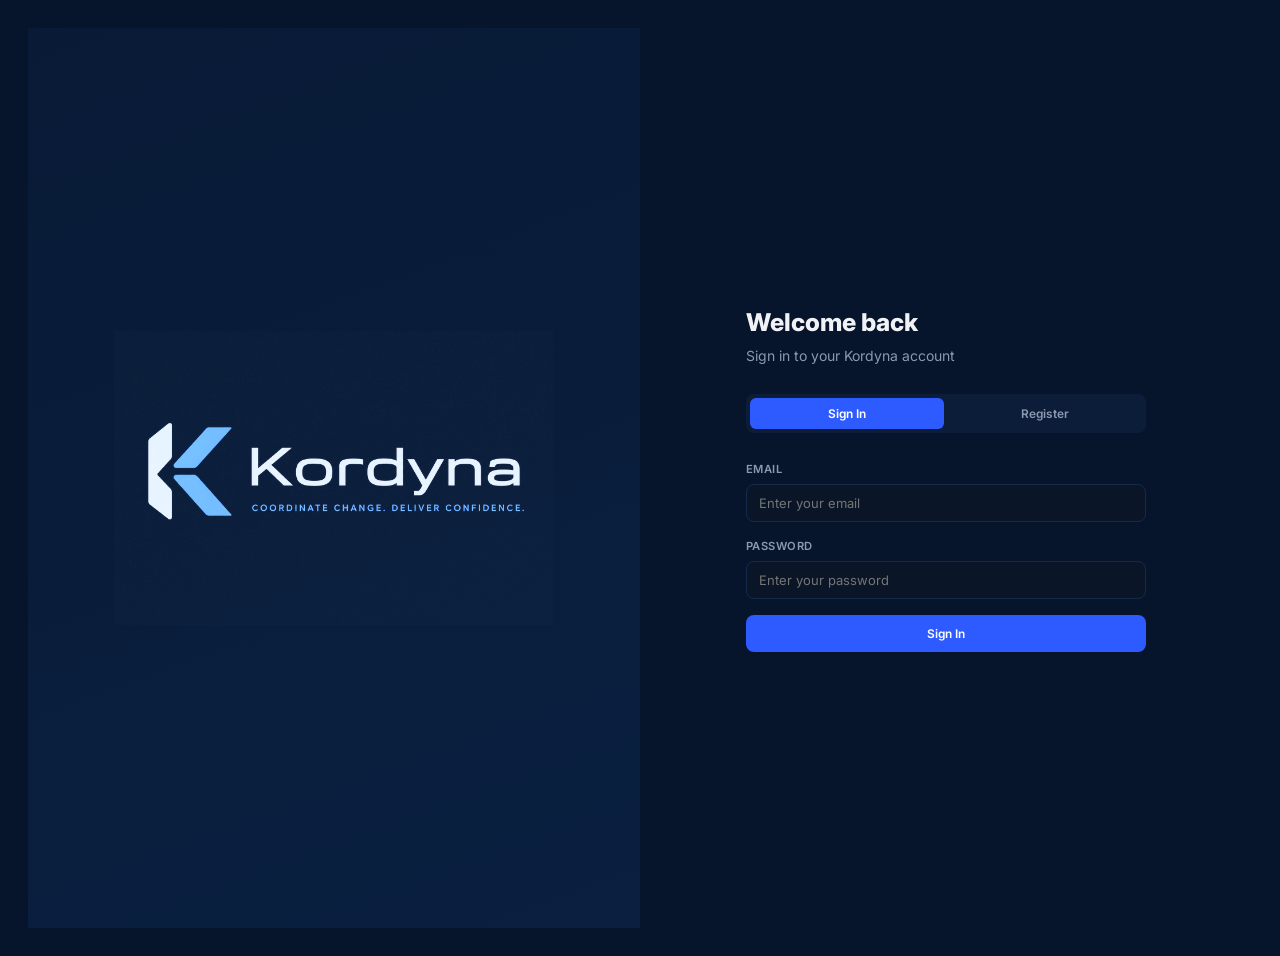
==== static/index.html @ 33204a12 "Signup by name+email, clickable Ops projects, smart back, support form - Register collects first + l" ====
<!DOCTYPE html>
<html lang="en">
<head>
  <meta charset="UTF-8">
  <meta name="viewport" content="width=device-width, initial-scale=1.0">
  <title>Kordyna</title>
  <link rel="preconnect" href="https://fonts.googleapis.com">
  <link href="https://fonts.googleapis.com/css2?family=Inter:wght@400;500;600;700;800;900&display=swap" rel="stylesheet">
  <link href="https://api.fontshare.com/v2/css?f[]=satoshi@500,700&display=swap" rel="stylesheet">
  <link rel="stylesheet" href="/static/styles.css?v=20260625j">
</head>
<body>

  <!-- ══ AUTH PAGE ══════════════════════════════════════════════════ -->
  <div id="page-auth" class="page">
    <div class="auth-page">
      <div class="auth-hero">
        <img src="/static/logo.png" alt="Kordyna" class="auth-hero-logo">
      </div>
      <div class="auth-form-side">
        <div class="auth-card">
          <h1>Welcome back</h1>
          <p class="auth-sub">Sign in to your Kordyna account</p>
          <div class="auth-tabs">
            <button class="auth-tab active" onclick="auth.showTab('login')">Sign In</button>
            <button class="auth-tab" onclick="auth.showTab('register')">Register</button>
          </div>
          <form id="form-login" onsubmit="return auth.login(event)">
            <div class="field"><label>Email</label><input type="text" id="login-user" required autocomplete="username" placeholder="Enter your email"></div>
            <div class="field"><label>Password</label><input type="password" id="login-pass" required autocomplete="current-password" placeholder="Enter your password"></div>
            <button type="submit" class="btn btn-primary btn-full">Sign In</button>
          </form>
          <form id="form-register" class="hidden" onsubmit="return auth.register(event)">
            <div class="field"><label>First name</label><input type="text" id="reg-first" required autocomplete="given-name" placeholder="First name"></div>
            <div class="field"><label>Last name</label><input type="text" id="reg-last" required autocomplete="family-name" placeholder="Last name"></div>
            <div class="field"><label>Email</label><input type="email" id="reg-email" required autocomplete="email" placeholder="you@company.com"></div>
            <div class="field"><label>Password</label><input type="password" id="reg-pass" required autocomplete="new-password" placeholder="Create a password"></div>
            <div class="field"><label>Discipline</label><select id="reg-discipline"><option value="">Select a discipline (optional)</option></select></div>
            <button type="submit" class="btn btn-primary btn-full">Create Account</button>
          </form>
          <form id="form-verify" class="hidden" onsubmit="return auth.verifyCode(event)">
            <p class="auth-sub" id="verify-msg">We sent a 6-digit code to your email.</p>
            <div class="field"><label>Verification Code</label><input type="text" id="verify-code" inputmode="numeric" maxlength="6" required placeholder="123456"></div>
            <button type="submit" class="btn btn-primary btn-full">Verify &amp; Continue</button>
            <p class="auth-resend">Didn't get it? <a onclick="auth.resendCode()">Resend code</a> · <a onclick="auth.showTab('register')">Back</a></p>
          </form>
          <p id="auth-error" class="auth-error hidden"></p>
        </div>
      </div>
    </div>
  </div>

  <!-- ══ SIDEBAR ═══════════════════════════════════════════════════ -->
  <nav id="sidebar" class="sidebar hidden">
    <div class="sidebar-inner">
      <div class="sidebar-logo" onclick="router.go('workspace')">
        <img src="/static/logo-trim.png?v=20260615" alt="Kordyna">
      </div>

      <!-- My Workspace section -->
      <div class="sidebar-section">
        <div class="sidebar-label">My Workspace</div>
        <a class="sidebar-link" data-page="workspace" onclick="router.go('workspace')">
          <svg viewBox="0 0 24 24"><path d="M3 9l9-7 9 7v11a2 2 0 01-2 2H5a2 2 0 01-2-2z"/><polyline points="9,22 9,12 15,12 15,22"/></svg>
          Home
        </a>
        <a class="sidebar-link" data-page="my-work" onclick="router.go('my-work')">
          <svg viewBox="0 0 24 24"><path d="M22 19a2 2 0 01-2 2H4a2 2 0 01-2-2V5a2 2 0 012-2h5l2 3h9a2 2 0 012 2z"/></svg>
          My Work
        </a>
        <a class="sidebar-link" data-page="team" onclick="router.go('team')">
          <svg viewBox="0 0 24 24"><path d="M17 21v-2a4 4 0 00-4-4H5a4 4 0 00-4 4v2"/><circle cx="9" cy="7" r="4"/><path d="M23 21v-2a4 4 0 00-3-3.87"/><path d="M16 3.13a4 4 0 010 7.75"/></svg>
          Team
        </a>
      </div>

      <!-- Projects section (dynamic) -->
      <div class="sidebar-section">
        <div class="sidebar-label">Projects</div>
        <div id="sidebar-projects"></div>
      </div>

      <!-- Project pages (shown when inside a project) -->
      <div id="sidebar-project-nav" class="sidebar-section hidden">
        <div class="sidebar-label" id="sidebar-project-label">Project</div>
        <a class="sidebar-link" data-page="overview" onclick="router.go('overview')">
          <svg viewBox="0 0 24 24"><rect x="3" y="3" width="7" height="7" rx="1"/><rect x="14" y="3" width="7" height="7" rx="1"/><rect x="3" y="14" width="7" height="7" rx="1"/><rect x="14" y="14" width="7" height="7" rx="1"/></svg>
          Overview
        </a>
        <a class="sidebar-link" data-page="documents" onclick="router.go('documents')">
          <svg viewBox="0 0 24 24"><path d="M22 19a2 2 0 01-2 2H4a2 2 0 01-2-2V5a2 2 0 012-2h5l2 3h9a2 2 0 012 2z"/></svg>
          Documents
        </a>
        <a class="sidebar-link" data-page="changes" onclick="router.go('changes')">
          <svg viewBox="0 0 24 24"><path d="M14 2H6a2 2 0 00-2 2v16a2 2 0 002 2h12a2 2 0 002-2V8z"/><polyline points="14,2 14,8 20,8"/></svg>
          Changes
        </a>
        <a class="sidebar-link" data-page="reviews" onclick="router.go('reviews')">
          <svg viewBox="0 0 24 24"><path d="M9 11l3 3L22 4"/><path d="M21 12v7a2 2 0 01-2 2H5a2 2 0 01-2-2V5a2 2 0 012-2h11"/></svg>
          Reviews
        </a>
        <a class="sidebar-link" data-page="schedule" onclick="router.go('schedule')">
          <svg viewBox="0 0 24 24"><rect x="3" y="4" width="18" height="18" rx="2"/><line x1="16" y1="2" x2="16" y2="6"/><line x1="8" y1="2" x2="8" y2="6"/><line x1="3" y1="10" x2="21" y2="10"/></svg>
          Schedule
        </a>
        <a class="sidebar-link" data-page="impact" onclick="router.go('impact')">
          <svg viewBox="0 0 24 24"><circle cx="12" cy="12" r="10"/><circle cx="12" cy="12" r="6"/><circle cx="12" cy="12" r="2"/></svg>
          Coordination
        </a>
        <a class="sidebar-link" data-page="activity" onclick="router.go('activity')">
          <svg viewBox="0 0 24 24"><polyline points="22,12 18,12 15,21 9,3 6,12 2,12"/></svg>
          Activity
        </a>
      </div>

      <!-- Discipline (populated per signed-in user) -->
      <div class="sidebar-section hidden" id="sidebar-discipline-section">
        <div class="sidebar-label">Discipline</div>
        <div class="sidebar-disc-card" id="sidebar-disc-card">
          <div class="sidebar-disc-title" id="sidebar-disc-title"></div>
          <div id="sidebar-disc-links"></div>
        </div>
      </div>

      <!-- Admin -->
      <div class="sidebar-section sidebar-bottom">
        <div class="sidebar-label">Admin</div>
        <a class="sidebar-link" data-page="settings" onclick="router.go('settings')">
          <svg viewBox="0 0 24 24"><circle cx="12" cy="12" r="3"/><path d="M19.4 15a1.65 1.65 0 00.33 1.82l.06.06a2 2 0 010 2.83 2 2 0 01-2.83 0l-.06-.06a1.65 1.65 0 00-1.82-.33 1.65 1.65 0 00-1 1.51V21a2 2 0 01-4 0v-.09A1.65 1.65 0 009 19.4a1.65 1.65 0 00-1.82.33l-.06.06a2 2 0 01-2.83-2.83l.06-.06A1.65 1.65 0 004.68 15a1.65 1.65 0 00-1.51-1H3a2 2 0 010-4h.09A1.65 1.65 0 004.6 9a1.65 1.65 0 00-.33-1.82l-.06-.06a2 2 0 012.83-2.83l.06.06A1.65 1.65 0 009 4.68a1.65 1.65 0 001-1.51V3a2 2 0 014 0v.09a1.65 1.65 0 001 1.51 1.65 1.65 0 001.82-.33l.06-.06a2 2 0 012.83 2.83l-.06.06A1.65 1.65 0 0019.4 9a1.65 1.65 0 001.51 1H21a2 2 0 010 4h-.09a1.65 1.65 0 00-1.51 1z"/></svg>
          Settings
        </a>
      </div>

      <div class="sidebar-user">
        <div class="sidebar-avatar" id="sidebar-avatar">SV</div>
        <div class="sidebar-user-info">
          <div class="sidebar-user-name" id="sidebar-user-name">Sara Vega</div>
          <div class="sidebar-user-role" id="sidebar-user-role">Landscape Lead</div>
        </div>
      </div>
    </div>
  </nav>

  <!-- ══ TOPBAR ════════════════════════════════════════════════════ -->
  <div id="topbar" class="topbar hidden">
    <div class="topbar-left">
      <div class="topbar-project" id="topbar-project-info">
        <span class="topbar-project-name" id="topbar-project-name">My Workspace</span>
      </div>
    </div>
    <div class="topbar-center" id="topbar-center"></div>
    <div class="topbar-right">
      <div class="topbar-search">
        <svg viewBox="0 0 24 24"><circle cx="11" cy="11" r="8"/><line x1="21" y1="21" x2="16.65" y2="16.65"/></svg>
        <span>Search...</span>
        <kbd>⌘K</kbd>
      </div>
      <div class="notif-wrap">
        <button class="topbar-icon-btn" id="topbar-notif" onclick="toggleNotifications(event)">
          <svg viewBox="0 0 24 24"><path d="M18 8A6 6 0 006 8c0 7-3 9-3 9h18s-3-2-3-9"/><path d="M13.73 21a2 2 0 01-3.46 0"/></svg>
          <span class="topbar-notif-dot hidden" id="notif-dot"></span>
        </button>
        <div class="notif-panel hidden" id="notif-panel">
          <div class="notif-panel-header">Notifications</div>
          <div id="notif-list" class="notif-list"><div class="notif-empty">Loading...</div></div>
        </div>
      </div>
      <div class="profile-wrap">
        <div class="topbar-avatar" id="topbar-avatar" onclick="toggleProfileMenu(event)">SV</div>
        <div class="profile-panel hidden" id="profile-panel">
          <div class="profile-panel-header">
            <div class="profile-panel-avatar" id="profile-avatar">SV</div>
            <div class="profile-panel-id">
              <div class="profile-panel-name" id="profile-name">—</div>
              <div class="profile-panel-role" id="profile-role">—</div>
              <div class="profile-panel-email" id="profile-email-line"></div>
              <div class="profile-panel-company" id="profile-company-line"></div>
            </div>
          </div>
          <div class="profile-panel-menu">
            <button class="profile-menu-item" onclick="closeProfileMenu();router.go('settings')">
              <svg viewBox="0 0 24 24"><path d="M20 21v-2a4 4 0 00-4-4H8a4 4 0 00-4 4v2"/><circle cx="12" cy="7" r="4"/></svg>My Profile</button>
            <button class="profile-menu-item" onclick="closeProfileMenu();ui.toast('Subscription management coming soon')">
              <svg viewBox="0 0 24 24"><rect x="2" y="5" width="20" height="14" rx="2"/><line x1="2" y1="10" x2="22" y2="10"/></svg>Subscription</button>
            <button class="profile-menu-item" onclick="closeProfileMenu();router.go('settings')">
              <svg viewBox="0 0 24 24"><circle cx="12" cy="12" r="3"/><path d="M19.4 15a1.65 1.65 0 00.33 1.82l.06.06a2 2 0 11-2.83 2.83l-.06-.06a1.65 1.65 0 00-1.82-.33 1.65 1.65 0 00-1 1.51V21a2 2 0 01-4 0v-.09A1.65 1.65 0 009 19.4a1.65 1.65 0 00-1.82.33l-.06.06a2 2 0 11-2.83-2.83l.06-.06a1.65 1.65 0 00.33-1.82 1.65 1.65 0 00-1.51-1H3a2 2 0 010-4h.09A1.65 1.65 0 004.6 9a1.65 1.65 0 00-.33-1.82l-.06-.06a2 2 0 112.83-2.83l.06.06a1.65 1.65 0 001.82.33H9a1.65 1.65 0 001-1.51V3a2 2 0 014 0v.09a1.65 1.65 0 001 1.51 1.65 1.65 0 001.82-.33l.06-.06a2 2 0 112.83 2.83l-.06.06a1.65 1.65 0 00-.33 1.82V9a1.65 1.65 0 001.51 1H21a2 2 0 010 4h-.09a1.65 1.65 0 00-1.51 1z"/></svg>Preferences</button>
            <button class="profile-menu-item" onclick="closeProfileMenu();support.open()">
              <svg viewBox="0 0 24 24"><circle cx="12" cy="12" r="10"/><path d="M9.09 9a3 3 0 015.83 1c0 2-3 3-3 3"/><line x1="12" y1="17" x2="12.01" y2="17"/></svg>Help &amp; Support</button>
          </div>
          <div class="profile-panel-footer">
            <button class="profile-menu-item profile-logout" onclick="closeProfileMenu();auth.logout()">
              <svg viewBox="0 0 24 24"><path d="M9 21H5a2 2 0 01-2-2V5a2 2 0 012-2h4"/><polyline points="16 17 21 12 16 7"/><line x1="21" y1="12" x2="9" y2="12"/></svg>Log Out</button>
          </div>
        </div>
      </div>
    </div>
  </div>

  <!-- ══ MAIN CONTENT ══════════════════════════════════════════════ -->
  <main id="main" class="main">

    <!-- PAGE: MY WORKSPACE ──────────────────────────────────────── -->
    <div id="page-workspace" class="page hidden">
      <div class="page-container ws-container">
        <!-- Greeting -->
        <div class="ws-greeting" id="ws-greeting"></div>

        <!-- Primary Action Card -->
        <div class="ws-action-card" id="ws-action-card"></div>

        <div class="ws-grid">
          <div class="ws-main">
            <!-- My Reviews Inbox -->
            <div class="ws-section">
              <div class="ws-section-header">
                <h2 class="ws-section-title">My Reviews</h2>
              </div>
              <div id="ws-reviews" class="ws-inbox"></div>
            </div>

            <!-- My Projects -->
            <div class="ws-section">
              <div class="ws-section-header">
                <h2 class="ws-section-title">My Projects</h2>
              </div>
              <div id="ws-projects" class="ws-project-grid"></div>
            </div>
          </div>

          <div class="ws-side">
            <!-- Recent Activity -->
            <div class="ws-section">
              <div class="ws-section-header">
                <h2 class="ws-section-title">Recent Activity</h2>
              </div>
              <div id="ws-activity"></div>
            </div>

            <!-- Accountability -->
            <div class="ws-section">
              <div class="ws-section-header">
                <h2 class="ws-section-title">My Accountability</h2>
              </div>
              <div id="ws-accountability" class="ws-acc-grid"></div>
            </div>
          </div>
        </div>
      </div>
    </div>

    <!-- PAGE: MY REVIEWS ────────────────────────────────────────── -->
    <div id="page-my-work" class="page hidden">
      <div class="page-container">
        <div class="page-top">
          <div>
            <h1 class="page-title">My Work</h1>
            <p class="page-desc">Your projects and recent activity</p>
          </div>
        </div>
        <div class="ws-section">
          <div class="ws-section-header"><h2 class="ws-section-title">Projects</h2></div>
          <div id="my-projects-grid" class="ws-project-grid ws-project-grid-full"></div>
        </div>
        <div class="ws-section">
          <div class="ws-section-header"><h2 class="ws-section-title">My Activity</h2></div>
          <div id="my-activity-list"></div>
        </div>
        <div class="ws-section hidden" id="archived-section">
          <div class="ws-section-header"><h2 class="ws-section-title">Archived</h2></div>
          <div id="archived-list"></div>
        </div>
      </div>
    </div>

    <!-- PAGE: TEAM ──────────────────────────────────────────────── -->
    <div id="page-team" class="page hidden">
      <div class="page-container">
        <div class="page-top">
          <div>
            <h1 class="page-title">Team</h1>
            <p class="page-desc">Everyone in your workspace, grouped by discipline. Invite people by email.</p>
          </div>
          <button class="btn btn-primary" onclick="openInviteModal()">+ Invite Member</button>
        </div>
        <div id="team-invites"></div>
        <div id="team-grid"></div>
      </div>
    </div>

    <!-- PAGE: PROJECT OVERVIEW ──────────────────────────────────── -->
    <div id="page-overview" class="page hidden">
      <div class="page-container">
        <div class="overview-header">
          <div>
            <div class="overview-project-label">Project Overview</div>
            <h1 class="overview-title" id="overview-title">Lakeside Mixed Use</h1>
          </div>
          <div class="overview-actions">
            <button class="btn btn-ghost btn-sm" onclick="renameCurrentProject()">Rename</button>
            <button class="btn btn-ghost btn-sm" onclick="archiveCurrentProject()">Archive</button>
            <button class="btn btn-ghost btn-sm overview-delete-btn" onclick="deleteCurrentProjectPermanent()">Delete</button>
          </div>
        </div>

        <div class="kpi-strip">
          <div class="kpi-card">
            <div class="kpi-body">
              <span class="kpi-value" id="kpi-changes">4</span>
              <span class="kpi-label">Active Changes</span>
            </div>
          </div>
          <div class="kpi-card">
            <div class="kpi-body">
              <span class="kpi-value" id="kpi-reviews">2</span>
              <span class="kpi-label">Pending Reviews</span>
            </div>
          </div>
          <div class="kpi-card kpi-warn">
            <div class="kpi-body">
              <span class="kpi-value" id="kpi-conflicts">1</span>
              <span class="kpi-label">Open Conflict</span>
            </div>
          </div>
          <div class="kpi-card">
            <div class="kpi-body">
              <span class="kpi-value" id="kpi-docs">14</span>
              <span class="kpi-label">Documents Updated</span>
            </div>
          </div>
        </div>

        <div class="panel">
          <div class="panel-header"><h2 class="panel-title">Collaborators</h2></div>
          <div class="panel-body" id="overview-collab"></div>
        </div>

        <div class="overview-grid">
          <div class="overview-left">
            <div class="panel">
              <div class="panel-header">
                <h2 class="panel-title">Recent Changes</h2>
                <a class="panel-link" onclick="router.go('changes')">View all →</a>
              </div>
              <div id="overview-changes" class="panel-body"></div>
            </div>
          </div>
          <div class="overview-right">
            <div class="panel">
              <div class="panel-header">
                <h2 class="panel-title">Review Progress</h2>
                <a class="panel-link" onclick="router.go('reviews')">View all →</a>
              </div>
              <div id="overview-reviews" class="panel-body"></div>
            </div>
            <div class="panel">
              <div class="panel-header"><h2 class="panel-title">Recent Activity</h2></div>
              <div id="overview-activity" class="panel-body"></div>
            </div>
          </div>
        </div>
      </div>
    </div>

    <!-- PAGE: CHANGE EVENTS ─────────────────────────────────────── -->
    <div id="page-changes" class="page hidden">
      <div class="page-container">
        <div class="page-top">
          <div>
            <h1 class="page-title">Changes</h1>
            <p class="page-desc">Track revisions, impacts, and review progress across the project</p>
          </div>
          <button class="btn btn-primary" onclick="openChangeUpload()">+ New Change</button>
        </div>
        <div class="change-table">
          <div class="change-table-header">
            <span class="ct-col ct-id">ID</span>
            <span class="ct-col ct-title">Change</span>
            <span class="ct-col ct-status">Status</span>
            <span class="ct-col ct-by">Uploaded By</span>
            <span class="ct-col ct-docs">Regions</span>
            <span class="ct-col ct-disc">Affected</span>
            <span class="ct-col ct-progress">Review Progress</span>
            <span class="ct-col ct-risk">Risk</span>
            <span class="ct-col ct-date">Updated</span>
            <span class="ct-col ct-actions"></span>
          </div>
          <div id="changes-list"></div>
        </div>
      </div>
    </div>

    <!-- PAGE: CHANGE DETAIL ─────────────────────────────────────── -->
    <div id="page-change-detail" class="page hidden">
      <div class="page-container">
        <button class="btn-back" onclick="router.go('changes')">← Back to Changes</button>
        <div class="cd-header">
          <div class="cd-header-left">
            <span class="cd-id" id="cd-id"></span>
            <h1 class="cd-title" id="cd-title"></h1>
            <div class="cd-meta" id="cd-meta"></div>
          </div>
          <div class="cd-header-right">
            <span class="cd-status" id="cd-status"></span>
          </div>
        </div>
        <div class="cd-layout">
          <div class="cd-main">
            <div class="panel">
              <div class="panel-header"><h2 class="panel-title">Summary</h2></div>
              <div class="panel-body" id="cd-summary"></div>
            </div>
            <div class="panel">
              <div class="panel-header"><h2 class="panel-title">Affected Documents</h2></div>
              <div class="panel-body" id="cd-documents"></div>
            </div>
            <div class="panel">
              <div class="panel-header">
                <h2 class="panel-title">Coordination</h2>
                <a class="panel-link" onclick="router.go('impact')">Expand →</a>
              </div>
              <div class="cd-impact-canvas" id="cd-impact-canvas">
                <svg id="cd-impact-svg" width="100%" height="100%"></svg>
              </div>
            </div>
            <div class="panel">
              <div class="panel-header"><h2 class="panel-title">Activity Timeline</h2></div>
              <div class="panel-body" id="cd-timeline"></div>
            </div>
          </div>
          <div class="cd-sidebar">
            <div class="panel">
              <div class="panel-header"><h2 class="panel-title">Collaborators</h2></div>
              <div class="panel-body" id="cd-collab"></div>
            </div>
            <div class="panel">
              <div class="panel-header"><h2 class="panel-title">Review Status</h2></div>
              <div class="panel-body" id="cd-reviews"></div>
            </div>
            <div class="panel">
              <div class="panel-header"><h2 class="panel-title">Affected Disciplines</h2></div>
              <div class="panel-body" id="cd-disciplines"></div>
            </div>
            <div class="panel">
              <div class="panel-header"><h2 class="panel-title">Required Actions</h2></div>
              <div class="panel-body" id="cd-actions"></div>
            </div>
          </div>
        </div>
      </div>
    </div>

    <!-- PAGE: IMPACT MAP ────────────────────────────────────────── -->
    <div id="page-impact" class="page hidden">
      <div class="impact-fullpage">
        <div class="impact-topbar">
          <div class="impact-topbar-left">
            <h2>Coordination</h2>
            <select id="impact-change-select" class="impact-select" onchange="renderImpactMap()"></select>
          </div>
          <div class="impact-legend">
            <span><i class="dot-conflict"></i> Action Required</span>
            <span><i class="dot-pending"></i> Needs Review</span>
            <span><i class="dot-reviewed"></i> Informed / No Action</span>
          </div>
        </div>
        <div class="impact-body">
          <div class="impact-canvas" id="impact-canvas">
            <svg id="impact-svg" width="100%" height="100%"></svg>
          </div>
          <div class="impact-panel" id="impact-panel">
            <div class="impact-panel-empty">
              <svg viewBox="0 0 24 24"><circle cx="12" cy="12" r="10"/><circle cx="12" cy="12" r="6"/><circle cx="12" cy="12" r="2"/></svg>
              <p>Click a discipline node to see details</p>
            </div>
          </div>
        </div>
      </div>
    </div>

    <!-- PAGE: SCHEDULE ──────────────────────────────────────────── -->
    <div id="page-schedule" class="page hidden">
      <div class="page-container">
        <div class="page-top">
          <div>
            <h1 class="page-title">Schedule</h1>
            <p class="page-desc">Project-driven scheduling across disciplines</p>
          </div>
          <button class="btn btn-primary" onclick="openNewTask()">+ New Task</button>
        </div>
        <div class="panel sched-summary" id="sched-summary"></div>
        <div class="sched-toolbar">
          <div class="sched-tabs">
            <button class="sched-tab active" data-view="gantt" onclick="schedView('gantt')">Gantt</button>
            <button class="sched-tab" data-view="list" onclick="schedView('list')">List</button>
            <button class="sched-tab" data-view="mine" onclick="schedView('mine')">My Tasks</button>
          </div>
        </div>
        <div id="sched-body"></div>
      </div>
    </div>

    <!-- PAGE: REVIEWS ───────────────────────────────────────────── -->
    <div id="page-reviews" class="page hidden">
      <div class="page-container">
        <div class="page-top">
          <div>
            <h1 class="page-title">Reviews</h1>
            <p class="page-desc">What needs review and what is blocking project confidence</p>
          </div>
        </div>
        <div class="review-tabs" id="review-tabs">
          <button class="review-tab active" data-tab="all" onclick="reviewTab('all')">All Reviews</button>
          <button class="review-tab" data-tab="pending" onclick="reviewTab('pending')">Pending</button>
          <button class="review-tab" data-tab="conflict" onclick="reviewTab('conflict')">Conflicts</button>
          <button class="review-tab" data-tab="completed" onclick="reviewTab('completed')">Completed</button>
        </div>
        <div id="reviews-list" class="reviews-grid"></div>
      </div>
    </div>

    <!-- PAGE: DOCUMENTS ─────────────────────────────────────────── -->
    <div id="page-documents" class="page hidden">
      <div class="page-container">
        <div class="page-top">
          <div>
            <h1 class="page-title">Project Documents</h1>
            <p class="page-desc">Construction documents organized by discipline and connected to change events</p>
          </div>
          <button class="btn btn-primary" onclick="openDocUpload()">+ Upload Document</button>
        </div>
        <div class="doc-layout">
          <div class="doc-list-col"><div id="doc-accordion"></div></div>
          <div class="doc-detail-col" id="doc-detail-panel">
            <div class="doc-detail-empty">
              <svg viewBox="0 0 24 24"><path d="M14 2H6a2 2 0 00-2 2v16a2 2 0 002 2h12a2 2 0 002-2V8z"/><polyline points="14,2 14,8 20,8"/></svg>
              <p>Select a document to view details</p>
            </div>
          </div>
        </div>
      </div>
    </div>

    <!-- PAGE: LANDSCAPE OPERATIONS ──────────────────────────────── -->
    <div id="page-ops" class="page hidden">
      <div class="page-container ops-container">
        <div class="ops-eyebrow">Landscape Architecture</div>
        <h1 class="ops-title" id="ops-greeting">Good morning</h1>
        <p class="ops-sub">Here are the landscape assets that need attention today.</p>

        <div class="panel ops-stats" id="ops-stats"></div>

        <div class="ops-grid">
          <div class="ops-left">
            <div class="panel">
              <div class="panel-header">
                <div>
                  <h2 class="panel-title">Today's Priorities</h2>
                  <p class="ops-panel-desc">Start here. These items are most likely to cost money if missed.</p>
                </div>
                <button class="btn btn-ghost btn-sm" onclick="openOpsPriorityModal()">+ Add</button>
              </div>
              <div id="ops-priorities"></div>
            </div>

            <div class="panel">
              <div class="panel-header">
                <div>
                  <h2 class="panel-title">My Sites</h2>
                  <p class="ops-panel-desc">Landscape operations grouped by project.</p>
                </div>
                <div style="display:flex;align-items:center;gap:12px">
                  <span class="panel-link" onclick="router.go('my-work')">View projects</span>
                  <button class="btn btn-ghost btn-sm" onclick="openOpsSiteModal()">+ Add</button>
                </div>
              </div>
              <div class="panel-body"><div id="ops-sites" class="ops-sites"></div></div>
            </div>
          </div>

          <div class="panel ops-detail" id="ops-detail"></div>
        </div>
      </div>
    </div>

    <!-- PAGE: DISCIPLINES ───────────────────────────────────────── -->
    <div id="page-disciplines" class="page hidden">
      <div class="page-container">
        <div class="page-top"><div><h1 class="page-title">Disciplines</h1><p class="page-desc">Every discipline's workspace and coordination status</p></div></div>
        <div id="disciplines-grid" class="disc-grid"></div>
      </div>
    </div>

    <!-- PAGE: DISCIPLINE DETAIL ─────────────────────────────────── -->
    <div id="page-discipline-detail" class="page hidden">
      <div class="page-container">
        <button class="btn-back" onclick="router.go('disciplines')">← Back to Disciplines</button>
        <div class="dd-header" id="dd-header"></div>
        <div class="dd-grid">
          <div class="dd-main" id="dd-main"></div>
          <div class="dd-side" id="dd-side"></div>
        </div>
      </div>
    </div>

    <!-- PAGE: CONFIDENCE ────────────────────────────────────────── -->
    <!-- PAGE: PROJECT ACTIVITY ──────────────────────────────────── -->
    <div id="page-activity" class="page hidden">
      <div class="page-container">
        <div class="page-top">
          <div>
            <h1 class="page-title">Activity</h1>
            <p class="page-desc">Everything happening in this project, newest first</p>
          </div>
        </div>
        <div id="activity-list"></div>
      </div>
    </div>

    <!-- PAGE: SETTINGS ──────────────────────────────────────────── -->
    <div id="page-settings" class="page hidden">
      <div class="page-container" style="max-width:680px">
        <div class="page-top"><div><h1 class="page-title">My Profile</h1><p class="page-desc">Manage your account details</p></div></div>
        <div class="panel">
          <div class="panel-body">
            <div class="avatar-edit">
              <div class="avatar-edit-circle" id="avatar-edit-circle">SV</div>
              <div class="avatar-edit-info">
                <div class="avatar-edit-name" id="avatar-edit-name">—</div>
                <div class="avatar-edit-role" id="avatar-edit-role"></div>
                <div class="avatar-edit-actions">
                  <button type="button" class="btn btn-ghost btn-sm" onclick="document.getElementById('avatar-file').click()">Upload Photo</button>
                  <button type="button" class="btn btn-ghost btn-sm hidden" id="avatar-remove-btn" onclick="removeAvatar()">Remove</button>
                  <input type="file" id="avatar-file" accept="image/png,image/jpeg,image/webp,image/gif" class="hidden" onchange="uploadAvatar(this)">
                </div>
              </div>
            </div>
            <form onsubmit="return actions.saveProfile(event)">
              <div class="field"><label>Full Name</label><input type="text" id="profile-full-name" placeholder="e.g. Sara Valfonsina"></div>
              <div class="field"><label>Discipline</label><select id="profile-discipline"><option value="">Select a discipline</option></select></div>
              <div class="field-row">
                <div class="field"><label>Email</label><input type="email" id="profile-email" placeholder="you@company.com"></div>
                <div class="field"><label>Phone Number</label><input type="tel" id="profile-phone" placeholder="(555) 123-4567"></div>
              </div>
              <div class="field"><label>Company</label><input type="text" id="profile-company" placeholder="e.g. Vega Landscape"></div>
              <div class="field"><label>Username</label><input type="text" id="profile-username" disabled></div>
              <div style="display:flex;justify-content:flex-end;gap:8px;margin-top:8px">
                <button type="submit" class="btn btn-primary" id="btn-save-profile">Save Changes</button>
              </div>
            </form>
          </div>
        </div>
      </div>
    </div>

  </main>

  <!-- ══ MODALS ════════════════════════════════════════════════════ -->
  <div id="modal-new-project" class="modal hidden">
    <div class="modal-backdrop" onclick="ui.hideModal('modal-new-project')"></div>
    <div class="modal-content">
      <h3>New Project</h3>
      <form onsubmit="return actions.createProject(event)">
        <div class="field"><label>Project Name</label><input type="text" id="new-project-name" required placeholder="e.g. Cala 1"></div>
        <div class="field"><label>Client (optional)</label><input type="text" id="new-project-client" placeholder="e.g. ACME Civil"></div>
        <div class="modal-actions">
          <button type="button" class="btn btn-ghost" onclick="ui.hideModal('modal-new-project')">Cancel</button>
          <button type="submit" class="btn btn-primary">Create Project</button>
        </div>
      </form>
    </div>
  </div>

  <div id="modal-support" class="modal hidden">
    <div class="modal-backdrop" onclick="ui.hideModal('modal-support')"></div>
    <div class="modal-content">
      <h3>Help &amp; Support</h3>
      <p class="auth-sub" style="margin-top:-4px">Upload a screenshot of the problem, tell us what happened, and let us know how you'd like it fixed.</p>
      <form onsubmit="return support.submit(event)">
        <div class="field"><label>Screenshot</label><input type="file" id="support-file" accept="image/*"></div>
        <div class="field"><label>What happened?</label><textarea id="support-what" rows="3" required placeholder="Describe the problem you ran into"></textarea></div>
        <div class="field"><label>How would you like it fixed?</label><textarea id="support-fix" rows="3" placeholder="Tell us what the right behavior would look like"></textarea></div>
        <div class="modal-actions">
          <button type="button" class="btn btn-ghost" onclick="ui.hideModal('modal-support')">Cancel</button>
          <button type="submit" class="btn btn-primary">Send to Support</button>
        </div>
      </form>
    </div>
  </div>

  <div id="modal-new-task" class="modal hidden">
    <div class="modal-backdrop" onclick="ui.hideModal('modal-new-task')"></div>
    <div class="modal-content">
      <h3>New Task</h3>
      <form onsubmit="return actions.createTask(event)">
        <div class="field"><label>Task</label><input type="text" id="task-title" required placeholder="e.g. Verify irrigation coverage"></div>
        <div class="field-row">
          <div class="field"><label>Discipline</label><select id="task-discipline"><option value="">Unassigned</option></select></div>
          <div class="field"><label>Owner</label><select id="task-assignee"><option value="">Unassigned</option></select></div>
        </div>
        <div class="field-row">
          <div class="field"><label>Start Date</label><input type="date" id="task-start"></div>
          <div class="field"><label>Due Date</label><input type="date" id="task-due"></div>
        </div>
        <div class="field"><label>Status</label>
          <select id="task-status">
            <option value="on_track">On Track</option>
            <option value="at_risk">At Risk</option>
            <option value="delayed">Delayed</option>
            <option value="complete">Complete</option>
          </select>
        </div>
        <div class="modal-actions">
          <button type="button" class="btn btn-ghost" onclick="ui.hideModal('modal-new-task')">Cancel</button>
          <button type="submit" class="btn btn-primary" id="btn-create-task">Create Task</button>
        </div>
      </form>
    </div>
  </div>

  <div id="modal-collaborators" class="modal hidden">
    <div class="modal-backdrop" onclick="ui.hideModal('modal-collaborators')"></div>
    <div class="modal-content">
      <h3>Add Collaborators</h3>
      <p class="modal-desc">Collaborators can view this item and get notified about it.</p>
      <div id="collab-picker-list" class="collab-picker-list"></div>
      <div class="modal-actions">
        <button type="button" class="btn btn-primary" onclick="ui.hideModal('modal-collaborators')">Done</button>
      </div>
    </div>
  </div>

  <div id="modal-invite" class="modal hidden">
    <div class="modal-backdrop" onclick="ui.hideModal('modal-invite')"></div>
    <div class="modal-content">
      <h3>Invite Member</h3>
      <p class="modal-desc">We'll email them an invite to join your team. They verify their email when they sign up.</p>
      <form onsubmit="return saveInvite(event)">
        <div class="field"><label>Email</label><input type="email" id="invite-email" required placeholder="person@company.com"></div>
        <div class="field"><label>Name (optional)</label><input type="text" id="invite-name" placeholder="Full name"></div>
        <div class="field"><label>Discipline (optional)</label><select id="invite-discipline"><option value="">—</option></select></div>
        <div class="modal-actions">
          <button type="button" class="btn btn-ghost" onclick="ui.hideModal('modal-invite')">Cancel</button>
          <button type="submit" class="btn btn-primary" id="btn-send-invite">Send Invite</button>
        </div>
      </form>
    </div>
  </div>

  <div id="modal-ops-priority" class="modal hidden">
    <div class="modal-backdrop" onclick="ui.hideModal('modal-ops-priority')"></div>
    <div class="modal-content">
      <h3 id="ops-priority-modal-title">Add Priority</h3>
      <form onsubmit="return saveOpsPriority(event)">
        <input type="hidden" id="ops-p-id">
        <div class="field-row">
          <div class="field"><label>Location</label><input type="text" id="ops-p-location" required placeholder="e.g. Lot 14"></div>
          <div class="field"><label>Project / Site</label><input type="text" id="ops-p-project" placeholder="e.g. Lakeside Mixed Use"></div>
        </div>
        <div class="field-row">
          <div class="field"><label>Issue</label><input type="text" id="ops-p-issue" placeholder="e.g. Needs Water"></div>
          <div class="field"><label>Severity</label><select id="ops-p-severity"><option value="high">High</option><option value="medium">Medium</option></select></div>
        </div>
        <div class="field"><label>Detail</label><input type="text" id="ops-p-detail" placeholder="Short summary line"></div>
        <div class="field-row">
          <div class="field"><label>Due</label><input type="text" id="ops-p-due" placeholder="e.g. Due today"></div>
          <div class="field"><label>Action label</label><input type="text" id="ops-p-action" placeholder="e.g. Mark Watered"></div>
        </div>
        <div class="field-row">
          <div class="field"><label>Last Watered</label><input type="text" id="ops-p-lastWatered" placeholder="e.g. 6 days ago"></div>
          <div class="field"><label>Last Inspection</label><input type="text" id="ops-p-lastInspection" placeholder="e.g. 8 days ago"></div>
        </div>
        <div class="field-row">
          <div class="field"><label>Responsible Team</label><input type="text" id="ops-p-team" placeholder="e.g. Maintenance"></div>
          <div class="field"><label>Risk Level</label><input type="text" id="ops-p-risk" placeholder="e.g. High"></div>
        </div>
        <div class="field"><label>Notes</label><textarea id="ops-p-notes" rows="2" placeholder="Details..."></textarea></div>
        <div class="modal-actions">
          <button type="button" class="btn btn-ghost" onclick="ui.hideModal('modal-ops-priority')">Cancel</button>
          <button type="submit" class="btn btn-primary" id="btn-save-ops-priority">Save</button>
        </div>
      </form>
    </div>
  </div>

  <div id="modal-ops-site" class="modal hidden">
    <div class="modal-backdrop" onclick="ui.hideModal('modal-ops-site')"></div>
    <div class="modal-content">
      <h3 id="ops-site-modal-title">Add Site</h3>
      <form onsubmit="return saveOpsSite(event)">
        <input type="hidden" id="ops-s-id">
        <div class="field"><label>Site Name</label><input type="text" id="ops-s-name" required placeholder="e.g. Lakeside Mixed Use"></div>
        <div class="field"><label>Location</label><input type="text" id="ops-s-location" placeholder="e.g. 1200 Lakeshore Dr, Austin TX"></div>
        <div class="field-row">
          <div class="field"><label>Open Items</label><input type="number" id="ops-s-open" min="0" value="0"></div>
          <div class="field"><label>Status</label><select id="ops-s-status"><option value="On Track">On Track</option><option value="Needs Attention">Needs Attention</option></select></div>
        </div>
        <div class="field"><label>Notes (optional)</label><textarea id="ops-s-notes" rows="2" placeholder="Anything the crew should know..."></textarea></div>
        <div class="modal-actions">
          <button type="button" class="btn btn-ghost" onclick="ui.hideModal('modal-ops-site')">Cancel</button>
          <button type="submit" class="btn btn-primary" id="btn-save-ops-site">Save</button>
        </div>
      </form>
    </div>
  </div>

  <div id="modal-rename-project" class="modal hidden">
    <div class="modal-backdrop" onclick="ui.hideModal('modal-rename-project')"></div>
    <div class="modal-content">
      <h3>Rename Project</h3>
      <form onsubmit="return actions.renameProject(event)">
        <div class="field"><label>Project Name</label><input type="text" id="rename-project-name" required></div>
        <div class="modal-actions">
          <button type="button" class="btn btn-ghost" onclick="ui.hideModal('modal-rename-project')">Cancel</button>
          <button type="submit" class="btn btn-primary">Save</button>
        </div>
      </form>
    </div>
  </div>

  <div id="modal-delete-project" class="modal hidden">
    <div class="modal-backdrop" onclick="ui.hideModal('modal-delete-project')"></div>
    <div class="modal-content">
      <h3>Archive Project</h3>
      <p class="modal-text" id="delete-project-text"></p>
      <div class="modal-actions">
        <button type="button" class="btn btn-ghost" onclick="ui.hideModal('modal-delete-project')">Cancel</button>
        <button type="button" class="btn btn-primary" onclick="confirmArchiveProject()">Archive Project</button>
      </div>
    </div>
  </div>

  <div id="modal-confirm" class="modal hidden">
    <div class="modal-backdrop" onclick="ui.confirmCancel()"></div>
    <div class="modal-content">
      <h3 id="confirm-title">Are you sure?</h3>
      <p class="modal-text" id="confirm-text"></p>
      <div class="modal-actions">
        <button type="button" class="btn btn-ghost" onclick="ui.confirmCancel()">Cancel</button>
        <button type="button" class="btn btn-danger" id="confirm-ok-btn" onclick="ui.confirmOk()">Confirm</button>
      </div>
    </div>
  </div>

  <div id="modal-prompt" class="modal hidden">
    <div class="modal-backdrop" onclick="ui.promptCancel()"></div>
    <div class="modal-content">
      <h3 id="prompt-title">Enter a value</h3>
      <form onsubmit="event.preventDefault();ui.promptOk()">
        <div class="field"><label id="prompt-label"></label><input type="text" id="prompt-input" autocomplete="off"></div>
        <div class="modal-actions">
          <button type="button" class="btn btn-ghost" onclick="ui.promptCancel()">Cancel</button>
          <button type="submit" class="btn btn-primary" id="prompt-ok-btn">Save</button>
        </div>
      </form>
    </div>
  </div>

  <div id="modal-upload-change" class="modal hidden">
    <div class="modal-backdrop" onclick="ui.hideModal('modal-upload-change')"></div>
    <div class="modal-content">
      <h3>New Change Event</h3>
      <form onsubmit="return actions.uploadChange(event)">
        <div class="field"><label>Title</label><input type="text" id="change-upload-title" required placeholder="e.g. Grading Revision"></div>
        <div class="field-row">
          <div class="field"><label>Old Drawing</label><div class="file-drop" id="drop-old"><input type="file" id="file-old" accept=".pdf,.png,.jpg,.jpeg,.tiff" required onchange="this.nextElementSibling.textContent = this.files.length ? this.files[0].name : 'Drop or browse'"><p>Drop or browse</p></div></div>
          <div class="field"><label>New Drawing</label><div class="file-drop" id="drop-new"><input type="file" id="file-new" accept=".pdf,.png,.jpg,.jpeg,.tiff" required onchange="this.nextElementSibling.textContent = this.files.length ? this.files[0].name : 'Drop or browse'"><p>Drop or browse</p></div></div>
        </div>
        <div class="field-row">
          <div class="field"><label>Discipline (optional)</label><select id="change-upload-discipline" onchange="populateChangeFolders()"><option value="">—</option></select></div>
          <div class="field"><label>Link to folder (optional)</label><select id="change-upload-folder"><option value="">No folder</option></select></div>
        </div>
        <div class="field"><label>Tag people (optional)</label><div id="change-upload-collab"></div></div>
        <div class="modal-actions">
          <button type="button" class="btn btn-ghost" onclick="ui.hideModal('modal-upload-change')">Cancel</button>
          <button type="submit" class="btn btn-primary" id="btn-upload-change">Compare & Upload</button>
        </div>
      </form>
    </div>
  </div>

  <div id="modal-upload-doc" class="modal hidden">
    <div class="modal-backdrop" onclick="ui.hideModal('modal-upload-doc')"></div>
    <div class="modal-content">
      <h3>Upload Document</h3>
      <form onsubmit="return actions.uploadDocument(event)">
        <div class="field"><label>Document Title</label><input type="text" id="doc-upload-title" required placeholder="e.g. Grading Plan"></div>
        <div class="field"><label>Document Code</label><input type="text" id="doc-upload-code" placeholder="e.g. C4.1"></div>
        <div class="field-row">
          <div class="field"><label>Discipline</label><select id="doc-upload-discipline" required onchange="populateUploadFolders()"></select></div>
          <div class="field"><label>Folder (optional)</label><select id="doc-upload-folder"><option value="">No folder</option></select></div>
        </div>
        <div class="field"><label>Link to Change Event (optional)</label><select id="doc-upload-change"><option value="">None</option></select></div>
        <div class="field"><label>File</label><div class="file-drop" id="drop-doc"><input type="file" id="file-doc" accept=".pdf,.png,.jpg,.jpeg,.tiff,.dwg,.dxf,.rvt,.rfa,.rte,.rft,.nwd,.nwc" required onchange="this.nextElementSibling.textContent = this.files.length ? this.files[0].name : 'Drop or browse'"><p>Drop or browse</p></div></div>
        <div class="field"><label>Notes (optional)</label><textarea id="doc-upload-notes" rows="2" placeholder="Revision notes..."></textarea></div>
        <div class="field"><label>Collaborators (optional)</label><div id="doc-upload-collab"></div></div>
        <div class="modal-actions">
          <button type="button" class="btn btn-ghost" onclick="ui.hideModal('modal-upload-doc')">Cancel</button>
          <button type="submit" class="btn btn-primary" id="btn-upload-doc">Upload</button>
        </div>
      </form>
    </div>
  </div>

  <div id="modal-conflict" class="modal hidden">
    <div class="modal-backdrop" onclick="ui.hideModal('modal-conflict')"></div>
    <div class="modal-content">
      <h3>Flag Conflict</h3>
      <form onsubmit="return actions.flagConflict(event)">
        <div class="field"><label>Conflict Description</label><textarea id="conflict-desc" rows="3" required placeholder="Describe the conflict..."></textarea></div>
        <div class="field"><label>Affected Document</label><input type="text" id="conflict-doc" placeholder="e.g. L3.1 Planting Plan"></div>
        <div class="field"><label>Severity</label>
          <select id="conflict-severity"><option value="low">Low</option><option value="medium" selected>Medium</option><option value="high">High</option><option value="critical">Critical</option></select>
        </div>
        <label class="checkbox-field"><input type="checkbox" id="conflict-notify" checked> Notify project team</label>
        <div class="modal-actions">
          <button type="button" class="btn btn-ghost" onclick="ui.hideModal('modal-conflict')">Cancel</button>
          <button type="submit" class="btn btn-danger">Flag Conflict</button>
        </div>
      </form>
    </div>
  </div>

  <div id="lightbox" class="lightbox hidden" onclick="closeLightbox(event)">
    <button class="lightbox-close" onclick="closeLightbox()" title="Close">×</button>
    <img id="lightbox-img" src="" alt="Drawing" onclick="event.stopPropagation();toggleLightboxZoom()">
  </div>

  <div id="toast" class="toast hidden"></div>
  <script src="/static/app.js?v=20260630b"></script>
</body>
</html>
---- static/styles.css ----
/* ═══════════════════════════════════════════════════════════════════
   KORDYNA — Revision Intelligence Platform
   Design System & Styles
   ═══════════════════════════════════════════════════════════════════ */

/* ── TOKENS ────────────────────────────────────────────────────────── */
:root {
  --bg: #06142C;
  --bg-card: #0C1D3A;
  --bg-card-hover: #112547;
  --bg-sidebar: #050F20;
  --bg-input: #0A1628;
  --border: #162A4A;
  --border-light: #1E3A5F;
  --text: #F0F2F5;
  --text-dim: #8B99B0;
  --text-muted: #5A6A80;
  --primary: #2E5BFF;
  --primary-hover: #4B73FF;
  --primary-bg: rgba(46,91,255,0.12);
  --green: #0CCE6B;
  --green-bg: rgba(12,206,107,0.12);
  --yellow: #FFA600;
  --yellow-bg: rgba(255,166,0,0.12);
  --red: #EF4565;
  --red-bg: rgba(239,69,101,0.12);
  --orange: #FF8C42;
  --purple: #8B5CF6;
  --font: 'Inter', -apple-system, BlinkMacSystemFont, sans-serif;
  --radius: 8px;
  --radius-lg: 12px;
  --sidebar-w: 240px;
  --topbar-h: 56px;
  --transition: 0.15s ease;
}

/* ── RESET ─────────────────────────────────────────────────────────── */
*, *::before, *::after { box-sizing: border-box; margin: 0; padding: 0; }
html { font-size: 14px; }
body { font-family: var(--font); background: var(--bg); color: var(--text); line-height: 1.5; overflow-x: hidden; min-height: 100vh; }
a { color: var(--primary); text-decoration: none; cursor: pointer; }
button { font-family: var(--font); cursor: pointer; border: none; background: none; color: inherit; }
input, select, textarea { font-family: var(--font); font-size: 0.93rem; color: var(--text); background: var(--bg-input); border: 1px solid var(--border); border-radius: var(--radius); padding: 10px 12px; outline: none; transition: border var(--transition); width: 100%; }
input:focus, select:focus, textarea:focus { border-color: var(--primary); }
select { appearance: none; background-image: url("data:image/svg+xml,%3Csvg xmlns='http://www.w3.org/2000/svg' width='10' height='6'%3E%3Cpath d='M0 0l5 6 5-6z' fill='%235A6A80'/%3E%3C/svg%3E"); background-repeat: no-repeat; background-position: right 12px center; padding-right: 32px; }
select option { background: var(--bg-card); color: var(--text); }
textarea { resize: vertical; }
img { max-width: 100%; display: block; }
.hidden { display: none !important; }

/* ── SCROLLBARS (brand-tinted, seamless on the dark UI) ─────────────── */
* { scrollbar-width: thin; scrollbar-color: var(--border-light) transparent; }
::-webkit-scrollbar { width: 11px; height: 11px; }
::-webkit-scrollbar-track { background: transparent; }
::-webkit-scrollbar-thumb { background-color: var(--border-light); border-radius: 999px; border: 3px solid transparent; background-clip: padding-box; }
::-webkit-scrollbar-thumb:hover { background-color: var(--primary); }
::-webkit-scrollbar-corner { background: transparent; }

/* ── AUTH ───────────────────────────────────────────────────────────── */
.auth-page { display: grid; grid-template-columns: 1fr 1fr; min-height: 100vh; }
.auth-hero { background: linear-gradient(160deg, #081A36 0%, #0A2040 100%); display: flex; align-items: center; justify-content: center; padding: 60px; }
.auth-hero-logo { width: 100%; max-width: 440px; filter: invert(1) hue-rotate(180deg); mix-blend-mode: screen; }
.auth-form-side { display: flex; align-items: center; justify-content: center; padding: 60px; background: var(--bg); }
.auth-card { width: 100%; max-width: 400px; }
.auth-card h1 { font-size: 1.75rem; font-weight: 800; margin-bottom: 4px; }
.auth-sub { color: var(--text-dim); margin-bottom: 28px; }
.auth-tabs { display: flex; gap: 4px; margin-bottom: 28px; background: var(--bg-card); border-radius: var(--radius); padding: 4px; }
.auth-tab { flex: 1; padding: 8px; border-radius: 6px; font-weight: 600; font-size: 0.85rem; color: var(--text-dim); transition: all var(--transition); }
.auth-tab.active { background: var(--primary); color: #fff; }
.auth-error { color: var(--red); font-size: 0.85rem; margin-top: 12px; text-align: center; }
.auth-resend { font-size: 0.8rem; color: var(--text-dim); text-align: center; margin-top: 14px; }
.auth-resend a { color: var(--primary); cursor: pointer; }
.field { margin-bottom: 16px; }
.field label { display: block; font-size: 0.8rem; font-weight: 600; color: var(--text-dim); margin-bottom: 6px; text-transform: uppercase; letter-spacing: 0.04em; }
.field-row { display: grid; grid-template-columns: 1fr 1fr; gap: 16px; }
.checkbox-field { display: flex; align-items: center; gap: 8px; font-size: 0.9rem; color: var(--text-dim); cursor: pointer; margin-bottom: 16px; }
.checkbox-field input { width: auto; }

/* ── BUTTONS ───────────────────────────────────────────────────────── */
.btn { display: inline-flex; align-items: center; gap: 6px; padding: 9px 18px; font-size: 0.85rem; font-weight: 600; border-radius: var(--radius); transition: all var(--transition); }
.btn-primary { background: var(--primary); color: #fff; }
.btn-primary:hover { background: var(--primary-hover); }
.btn-ghost { color: var(--text-dim); border: 1px solid var(--border); }
.btn-ghost:hover { border-color: var(--text-muted); color: var(--text); }
.btn-danger { background: var(--red); color: #fff; }
.btn-full { width: 100%; justify-content: center; padding: 11px; }
.btn-sm { padding: 5px 12px; font-size: 0.8rem; }
.btn-back { color: var(--text-dim); font-size: 0.85rem; margin-bottom: 20px; display: inline-flex; align-items: center; gap: 4px; }
.btn-back:hover { color: var(--text); }

/* ── SIDEBAR ───────────────────────────────────────────────────────── */
.sidebar { position: fixed; top: 0; left: 0; width: var(--sidebar-w); height: 100vh; background: var(--bg-sidebar); border-right: 1px solid var(--border); z-index: 100; display: flex; flex-direction: column; }
.sidebar-inner { display: flex; flex-direction: column; height: 100%; padding: 16px 12px; overflow-y: auto; }
.sidebar-logo { padding: 10px 6px 18px; cursor: pointer; }
.sidebar-logo img { width: 100%; display: block; filter: invert(1) hue-rotate(180deg); mix-blend-mode: screen; }
.sidebar-section { margin-bottom: 20px; }
.sidebar-label { font-size: 0.68rem; font-weight: 700; text-transform: uppercase; letter-spacing: 0.08em; color: var(--text-muted); padding: 0 8px; margin-bottom: 6px; }
.sidebar-link { display: flex; align-items: center; gap: 10px; padding: 7px 10px; border-radius: 6px; font-size: 0.85rem; font-weight: 500; color: var(--text-dim); transition: all var(--transition); }
.sidebar-link:hover { background: rgba(255,255,255,0.05); color: var(--text); }
.sidebar-link.active { background: var(--primary-bg); color: var(--primary); }
.sidebar-link.has-attention::after { content: ''; width: 7px; height: 7px; border-radius: 50%; background: var(--red); margin-left: auto; flex-shrink: 0; box-shadow: 0 0 7px 1px rgba(239,69,101,0.85); animation: attentionPulse 1.8s ease-in-out infinite; }
@keyframes attentionPulse { 0%, 100% { box-shadow: 0 0 5px 0 rgba(239,69,101,0.6); } 50% { box-shadow: 0 0 9px 2px rgba(239,69,101,0.95); } }
.sidebar-link svg { width: 16px; height: 16px; flex-shrink: 0; fill: none; stroke: currentColor; stroke-width: 2; stroke-linecap: round; stroke-linejoin: round; }
.sidebar-project-link { display: flex; align-items: center; gap: 10px; padding: 7px 10px; border-radius: 6px; font-size: 0.83rem; font-weight: 500; color: var(--text-dim); cursor: pointer; transition: all var(--transition); }
.sidebar-project-link:hover { background: rgba(255,255,255,0.05); color: var(--text); }
.sidebar-project-link.active { background: var(--primary-bg); color: var(--primary); }
.sidebar-project-dot { width: 8px; height: 8px; border-radius: 50%; flex-shrink: 0; }
.sidebar-project-conf { font-size: 0.72rem; margin-left: auto; color: var(--text-muted); }
.sidebar-disc-card { border: 1px solid rgba(0,196,140,0.2); background: rgba(0,196,140,0.08); border-radius: 10px; padding: 10px; }
.sidebar-disc-title { font-size: 0.8rem; font-weight: 700; color: #00C48C; padding: 2px 4px 8px; }
.sidebar-disc-empty { font-size: 0.78rem; color: var(--text-muted); padding: 2px 4px; }
.sidebar-sublink { display: block; padding: 6px 10px; border-radius: 6px; font-size: 0.82rem; color: var(--text-dim); cursor: pointer; transition: all var(--transition); }
.sidebar-sublink:hover { background: rgba(255,255,255,0.05); color: var(--text); }
.sidebar-sublink.active { background: rgba(0,196,140,0.12); color: #00C48C; }
.sidebar-bottom { margin-top: auto; }
.sidebar-user { display: flex; align-items: center; gap: 10px; padding: 14px 8px 4px; border-top: 1px solid var(--border); margin-top: 12px; }
.sidebar-avatar { width: 32px; height: 32px; border-radius: 50%; background: var(--primary); display: flex; align-items: center; justify-content: center; font-size: 0.75rem; font-weight: 700; flex-shrink: 0; }
.sidebar-user-name { font-size: 0.82rem; font-weight: 600; }
.sidebar-user-role { font-size: 0.72rem; color: var(--text-muted); }

/* ── TOPBAR ────────────────────────────────────────────────────────── */
.topbar { position: fixed; top: 0; left: var(--sidebar-w); right: 0; height: var(--topbar-h); background: var(--bg); border-bottom: 1px solid var(--border); display: flex; align-items: center; justify-content: space-between; padding: 0 24px; z-index: 90; }
.topbar-left { display: flex; align-items: center; gap: 16px; }
.topbar-project-name { font-weight: 700; font-size: 1rem; }
.topbar-project-client { font-size: 0.82rem; color: var(--text-dim); margin-left: 8px; }
.topbar-back-btn { color: var(--text-dim); font-size: 0.82rem; font-weight: 500; display: flex; align-items: center; gap: 4px; cursor: pointer; padding: 4px 10px; border-radius: 6px; transition: all var(--transition); }
.topbar-back-btn:hover { background: rgba(255,255,255,0.05); color: var(--text); }
.topbar-center { display: flex; align-items: center; gap: 8px; }
.topbar-confidence { display: flex; align-items: center; gap: 6px; background: var(--green-bg); color: var(--green); padding: 4px 12px; border-radius: 20px; font-size: 0.82rem; font-weight: 600; }
.topbar-confidence svg { width: 14px; height: 14px; fill: none; stroke: currentColor; stroke-width: 2; }
.topbar-right { display: flex; align-items: center; gap: 12px; }
.topbar-search { display: flex; align-items: center; gap: 8px; padding: 6px 14px; background: var(--bg-card); border: 1px solid var(--border); border-radius: var(--radius); font-size: 0.82rem; color: var(--text-muted); cursor: pointer; transition: border var(--transition); }
.topbar-search:hover { border-color: var(--border-light); }
.topbar-search svg { width: 14px; height: 14px; fill: none; stroke: currentColor; stroke-width: 2; }
.topbar-search kbd { font-size: 0.7rem; background: var(--bg); padding: 2px 6px; border-radius: 4px; border: 1px solid var(--border); }
.topbar-icon-btn { position: relative; width: 36px; height: 36px; display: flex; align-items: center; justify-content: center; border-radius: var(--radius); transition: background var(--transition); }
.topbar-icon-btn:hover { background: rgba(255,255,255,0.06); }
.topbar-icon-btn svg { width: 18px; height: 18px; fill: none; stroke: var(--text-dim); stroke-width: 2; stroke-linecap: round; stroke-linejoin: round; }
.topbar-notif-dot { position: absolute; top: 6px; right: 6px; width: 8px; height: 8px; background: var(--red); border-radius: 50%; border: 2px solid var(--bg); }
.notif-wrap { position: relative; }
.notif-panel { position: absolute; top: 44px; right: 0; width: 360px; max-height: 70vh; overflow-y: auto; background: var(--bg-card); border: 1px solid var(--border-light); border-radius: var(--radius-lg); box-shadow: 0 16px 48px rgba(0,0,0,0.45); z-index: 150; }
.notif-panel-header { padding: 14px 16px; font-size: 0.85rem; font-weight: 700; border-bottom: 1px solid var(--border); }
.notif-item { display: flex; gap: 12px; padding: 12px 16px; border-bottom: 1px solid var(--border); cursor: pointer; transition: background var(--transition); }
.notif-item:last-child { border-bottom: none; }
.notif-item:hover { background: var(--bg-card-hover); }
.notif-item.unread { background: var(--primary-bg); }
.notif-icon { width: 30px; height: 30px; border-radius: 8px; display: flex; align-items: center; justify-content: center; font-size: 0.85rem; flex-shrink: 0; background: rgba(255,255,255,0.05); }
.notif-icon.notif-conflict { background: var(--red-bg); }
.notif-icon.notif-review { background: var(--yellow-bg); }
.notif-body { min-width: 0; }
.notif-text { font-size: 0.83rem; line-height: 1.45; }
.notif-time { font-size: 0.72rem; color: var(--text-muted); margin-top: 2px; }
.notif-empty { padding: 24px 16px; text-align: center; font-size: 0.83rem; color: var(--text-muted); }

/* Profile dropdown */
.profile-wrap { position: relative; }
.profile-panel { position: absolute; top: 44px; right: 0; width: 280px; background: var(--bg-card); border: 1px solid var(--border-light); border-radius: var(--radius-lg); box-shadow: 0 16px 48px rgba(0,0,0,0.45); z-index: 150; overflow: hidden; }
.profile-panel-header { display: flex; align-items: center; gap: 12px; padding: 18px 16px; border-bottom: 1px solid var(--border); }
.profile-panel-avatar { width: 44px; height: 44px; border-radius: 50%; background: var(--primary); display: flex; align-items: center; justify-content: center; font-weight: 800; font-size: 0.9rem; flex-shrink: 0; }
.profile-panel-id { min-width: 0; }
.profile-panel-name { font-weight: 800; font-size: 0.92rem; }
.profile-panel-role { font-size: 0.78rem; color: var(--text-dim); }
.profile-panel-email { font-size: 0.75rem; color: var(--text-muted); margin-top: 1px; overflow: hidden; text-overflow: ellipsis; white-space: nowrap; }
.profile-panel-company { font-size: 0.72rem; color: var(--primary); font-weight: 600; margin-top: 4px; }
.profile-panel-menu { padding: 8px; }
.profile-menu-item { display: flex; align-items: center; gap: 12px; width: 100%; text-align: left; padding: 10px 14px; border-radius: 9px; font-size: 0.85rem; font-weight: 600; color: var(--text); transition: background var(--transition); }
.profile-menu-item svg { width: 17px; height: 17px; fill: none; stroke: var(--text-dim); stroke-width: 2; stroke-linecap: round; stroke-linejoin: round; flex-shrink: 0; }
.profile-menu-item:hover { background: rgba(255,255,255,0.05); }
.profile-panel-footer { border-top: 1px solid var(--border); padding: 8px; }
.profile-logout { color: var(--red); }
.profile-logout svg { stroke: var(--red); }
.profile-logout:hover { background: var(--red-bg); }

/* Avatar photos (override solid-color initials background) */
.topbar-avatar.has-photo, .sidebar-avatar.has-photo, .profile-panel-avatar.has-photo,
.avatar-edit-circle.has-photo { background-color: transparent; background-size: cover; background-position: center; background-repeat: no-repeat; }

/* My Profile avatar editor */
.avatar-edit { display: flex; align-items: center; gap: 18px; padding-bottom: 20px; margin-bottom: 4px; border-bottom: 1px solid var(--border); }
.avatar-edit-circle { width: 72px; height: 72px; border-radius: 50%; background: var(--primary); display: flex; align-items: center; justify-content: center; font-size: 1.5rem; font-weight: 800; flex-shrink: 0; }
.avatar-edit-name { font-size: 1.05rem; font-weight: 800; }
.avatar-edit-role { font-size: 0.82rem; color: var(--text-dim); margin-bottom: 8px; }
.avatar-edit-actions { display: flex; gap: 8px; }
.topbar-avatar { width: 32px; height: 32px; border-radius: 50%; background: var(--primary); display: flex; align-items: center; justify-content: center; font-size: 0.75rem; font-weight: 700; cursor: pointer; }

/* ── MAIN LAYOUT ───────────────────────────────────────────────────── */
.main { margin-left: var(--sidebar-w); padding-top: var(--topbar-h); min-height: 100vh; }
.page { padding: 28px; }
.page-container { max-width: 1200px; margin: 0 auto; }
.page-top { display: flex; justify-content: space-between; align-items: flex-start; margin-bottom: 28px; }
.page-title { font-size: 1.5rem; font-weight: 800; margin-bottom: 4px; }
.page-desc { color: var(--text-dim); font-size: 0.9rem; }

/* ── PANELS ────────────────────────────────────────────────────────── */
.panel { background: var(--bg-card); border: 1px solid var(--border); border-radius: var(--radius-lg); margin-bottom: 16px; overflow: hidden; }
.panel-header { display: flex; justify-content: space-between; align-items: center; padding: 16px 20px; border-bottom: 1px solid var(--border); }
.panel-title { font-size: 0.9rem; font-weight: 700; }
.panel-link { font-size: 0.8rem; color: var(--primary); font-weight: 500; cursor: pointer; }
.panel-link:hover { color: var(--primary-hover); }
.panel-body { padding: 16px 20px; }

/* ═══════════════════════════════════════════════════════════════════
   MY WORKSPACE
   ═══════════════════════════════════════════════════════════════════ */
.ws-container { max-width: 1280px; }

/* Greeting */
.ws-greeting { background: none; border: none; text-align: left; margin: 12px 0 22px; }
.ws-greeting-line {
  font-family: var(--font);
  font-weight: 800;
  font-size: 1.9rem;
  line-height: 1.2;
  letter-spacing: -0.02em;
  text-transform: none;
  color: var(--text);
}
.ws-greeting-sub {
  font-family: var(--font);
  font-weight: 500;
  font-size: 0.95rem;
  line-height: 1.5;
  margin-top: 6px;
  color: var(--text-dim);
}

/* Action card */
.ws-action-card { background: var(--bg-card); border: 1px solid var(--border); border-radius: var(--radius-lg); padding: 20px 24px; margin-bottom: 28px; display: flex; align-items: center; gap: 24px; }
.ws-action-stat { display: flex; flex-direction: column; align-items: center; gap: 2px; min-width: 80px; }
.ws-action-num { font-size: 1.6rem; font-weight: 800; }
.ws-action-label { font-size: 0.72rem; color: var(--text-dim); text-transform: uppercase; letter-spacing: 0.04em; font-weight: 600; }
.ws-action-sep { width: 1px; height: 40px; background: var(--border); }
.ws-action-num.red { color: var(--red); }
.ws-action-num.yellow { color: var(--yellow); }
.ws-action-num.blue { color: var(--primary); }

/* Grid layout */
.ws-grid { display: grid; grid-template-columns: 1fr 360px; gap: 24px; }
.ws-main { min-width: 0; }
.ws-side { min-width: 0; }

/* Section headers */
.ws-section { margin-bottom: 24px; }
.ws-section-header { display: flex; justify-content: space-between; align-items: center; margin-bottom: 12px; }
.ws-section-title { font-size: 1rem; font-weight: 700; }

/* Home: each section is a contained card so nothing floats */
#page-workspace .ws-section { background: var(--bg-card); border: 1px solid var(--border); border-radius: var(--radius-lg); padding: 18px 20px; margin-bottom: 16px; }
#page-workspace .ws-section-header { margin-bottom: 14px; }
#page-workspace .ws-inbox { gap: 0; }
#page-workspace .ws-review-item { background: transparent; border: none; border-bottom: 1px solid var(--border); border-radius: 0; padding: 12px 4px; }
#page-workspace .ws-review-item:last-child { border-bottom: none; }
#page-workspace .ws-review-item:hover { background: rgba(255,255,255,0.03); }
#page-workspace .ws-project-card { background: var(--bg-card-hover); }
#page-workspace .ws-project-new { background: transparent; }
#page-workspace .ws-acc-card { background: var(--bg-card-hover); }
#page-workspace .ws-activity-item:last-child { border-bottom: none; padding-bottom: 0; }

/* Inbox (reviews list) */
.ws-inbox { display: flex; flex-direction: column; gap: 2px; }
.ws-review-item { display: flex; align-items: center; gap: 14px; padding: 12px 16px; background: var(--bg-card); border: 1px solid var(--border); border-radius: var(--radius); cursor: pointer; transition: all var(--transition); }
.ws-review-item:hover { background: var(--bg-card-hover); border-color: var(--border-light); }
.ws-review-icon { width: 32px; height: 32px; border-radius: 8px; display: flex; align-items: center; justify-content: center; flex-shrink: 0; font-size: 0.72rem; font-weight: 700; }
.ws-review-icon.pending { background: var(--yellow-bg); color: var(--yellow); }
.ws-review-icon.conflict { background: var(--red-bg); color: var(--red); }
.ws-review-icon.done { background: var(--green-bg); color: var(--green); }
.ws-review-body { flex: 1; min-width: 0; }
.ws-review-title { font-size: 0.88rem; font-weight: 600; white-space: nowrap; overflow: hidden; text-overflow: ellipsis; }
.ws-review-meta { font-size: 0.78rem; color: var(--text-dim); display: flex; gap: 8px; align-items: center; margin-top: 2px; }
.ws-review-meta .dot { width: 3px; height: 3px; background: var(--text-muted); border-radius: 50%; }
.ws-review-project { font-size: 0.72rem; color: var(--text-muted); background: rgba(255,255,255,0.04); padding: 2px 8px; border-radius: 4px; flex-shrink: 0; }
.ws-review-badge { font-size: 0.72rem; font-weight: 600; padding: 2px 8px; border-radius: 4px; flex-shrink: 0; }
.ws-review-badge.pending { background: var(--yellow-bg); color: var(--yellow); }
.ws-review-badge.conflict { background: var(--red-bg); color: var(--red); }
.ws-review-badge.done { background: var(--green-bg); color: var(--green); }
.ws-review-time { font-size: 0.75rem; color: var(--text-muted); flex-shrink: 0; }

/* Project cards */
.ws-project-grid { display: grid; grid-template-columns: repeat(3, 1fr); gap: 14px; }
.ws-project-grid-full { grid-template-columns: repeat(3, 1fr); }
.ws-project-card { background: var(--bg-card); border: 1px solid var(--border); border-radius: var(--radius-lg); padding: 20px; cursor: pointer; transition: all var(--transition); }
.ws-project-card:hover { background: var(--bg-card-hover); border-color: var(--border-light); transform: translateY(-1px); }
.ws-project-card-header { display: flex; justify-content: space-between; align-items: flex-start; margin-bottom: 14px; }
.ws-project-name { font-size: 0.95rem; font-weight: 700; }
.ws-project-client { font-size: 0.78rem; color: var(--text-dim); margin-top: 2px; }
.ws-project-conf { font-size: 1.3rem; font-weight: 800; }
.ws-project-conf.high { color: var(--green); }
.ws-project-conf.mid { color: var(--yellow); }
.ws-project-conf.low { color: var(--red); }
.ws-project-stats { display: flex; gap: 16px; font-size: 0.78rem; color: var(--text-dim); }
.archived-row { display: flex; align-items: center; justify-content: space-between; gap: 12px; padding: 12px 16px; background: var(--bg-card); border: 1px solid var(--border); border-radius: var(--radius); margin-bottom: 6px; }
.archived-name { font-weight: 600; font-size: 0.9rem; }
.archived-client { font-size: 0.78rem; color: var(--text-dim); margin-top: 2px; }
.ws-project-new { display: flex; align-items: center; justify-content: center; border-style: dashed; min-height: 110px; }
.ws-project-new-inner { color: var(--text-dim); font-weight: 600; font-size: 0.9rem; }
.ws-project-new:hover .ws-project-new-inner { color: var(--primary); }
.sidebar-new-project { color: var(--text-muted); font-size: 0.8rem; }
.sidebar-new-project:hover { color: var(--primary); }
.ws-project-stat-val { font-weight: 600; color: var(--text); }

/* Activity feed */
.ws-activity-item { display: flex; gap: 12px; padding: 10px 0; border-bottom: 1px solid var(--border); }
.ws-activity-item:last-child { border-bottom: none; }
.ws-activity-dot { width: 8px; height: 8px; border-radius: 50%; margin-top: 6px; flex-shrink: 0; }
.ws-activity-dot.review { background: var(--green); }
.ws-activity-dot.upload { background: var(--primary); }
.ws-activity-dot.conflict { background: var(--red); }
.ws-activity-dot.comment { background: var(--purple); }
.ws-activity-body { flex: 1; }
.ws-activity-text { font-size: 0.82rem; line-height: 1.5; }
.ws-activity-text strong { font-weight: 600; }
.ws-activity-time { font-size: 0.72rem; color: var(--text-muted); margin-top: 2px; }

/* Accountability metrics */
.ws-acc-grid { display: grid; grid-template-columns: 1fr 1fr; gap: 10px; }
.ws-acc-card { background: var(--bg-card); border: 1px solid var(--border); border-radius: var(--radius); padding: 14px; text-align: center; }
.ws-acc-val { font-size: 1.3rem; font-weight: 800; }
.ws-acc-val.green { color: var(--green); }
.ws-acc-val.yellow { color: var(--yellow); }
.ws-acc-val.blue { color: var(--primary); }
.ws-acc-label { font-size: 0.72rem; color: var(--text-dim); margin-top: 2px; text-transform: uppercase; letter-spacing: 0.04em; font-weight: 600; }

/* ═══════════════════════════════════════════════════════════════════
   LANDSCAPE OPERATIONS
   ═══════════════════════════════════════════════════════════════════ */
.ops-container { max-width: 1280px; }
.ops-eyebrow { font-size: 0.75rem; font-weight: 800; text-transform: uppercase; letter-spacing: 0.18em; color: var(--primary); margin-bottom: 10px; }
.ops-title { font-size: 2.1rem; font-weight: 900; letter-spacing: -0.03em; }
.ops-sub { color: var(--text-dim); margin: 6px 0 24px; }
.ops-stats { display: grid; grid-template-columns: repeat(4, 1fr); gap: 24px; padding: 24px; margin-bottom: 24px; }
.ops-stat-val { font-size: 2.2rem; font-weight: 900; line-height: 1.1; }
.ops-stat-label { font-weight: 700; margin-top: 4px; font-size: 0.9rem; }
.ops-grid { display: grid; grid-template-columns: 1fr 360px; gap: 20px; align-items: start; }
.ops-left .panel { margin-bottom: 16px; }
.ops-panel-desc { font-size: 0.8rem; color: var(--text-dim); font-weight: 400; margin-top: 2px; }

.ops-priority { display: flex; justify-content: space-between; align-items: center; gap: 16px; padding: 18px 20px; border-bottom: 1px solid var(--border); cursor: pointer; transition: background var(--transition); }
.ops-priority:last-child { border-bottom: none; }
.ops-priority:hover { background: rgba(255,255,255,0.03); }
.ops-priority.selected { background: var(--primary-bg); }
.ops-priority-top { display: flex; align-items: center; gap: 10px; margin-bottom: 6px; }
.ops-sev-dot { width: 10px; height: 10px; border-radius: 50%; flex-shrink: 0; }
.ops-priority-loc { font-size: 1.05rem; font-weight: 800; }
.ops-badge { display: inline-flex; border-radius: 20px; padding: 3px 12px; font-size: 0.72rem; font-weight: 800; white-space: nowrap; }
.ops-priority-proj { font-size: 0.88rem; color: #c7d0dd; }
.ops-priority-detail { font-size: 0.8rem; color: var(--text-muted); margin-top: 2px; }
.ops-priority-side { display: flex; align-items: center; gap: 14px; flex-shrink: 0; }
.ops-priority-due { text-align: right; }
.ops-priority-next { font-size: 0.72rem; color: var(--text-muted); }

.ops-sites { display: grid; grid-template-columns: repeat(4, 1fr); gap: 12px; }
.ops-site-card { border: 1px solid var(--border); background: rgba(255,255,255,0.03); border-radius: 10px; padding: 14px; }
.ops-site-name { font-weight: 700; font-size: 0.85rem; }
.ops-site-open { font-size: 1.8rem; font-weight: 900; margin-top: 10px; }
.ops-site-label { font-size: 0.78rem; color: var(--text-dim); margin-bottom: 10px; }

.ops-detail { padding: 20px; }
.ops-detail-header { display: flex; justify-content: space-between; align-items: flex-start; gap: 10px; }
.ops-detail-title { font-size: 1.4rem; font-weight: 900; }
.ops-detail-proj { font-size: 0.82rem; color: var(--text-dim); }
.ops-detail-grid { display: grid; grid-template-columns: 1fr 1fr; gap: 10px; margin-top: 20px; }
.ops-detail-cell { border: 1px solid var(--border); background: rgba(255,255,255,0.03); border-radius: 10px; padding: 12px; }
.ops-detail-cell-label { font-size: 0.68rem; text-transform: uppercase; letter-spacing: 0.05em; color: var(--text-muted); font-weight: 800; }
.ops-detail-cell-val { font-weight: 700; margin-top: 4px; font-size: 0.9rem; }
.ops-detail-notes { border: 1px solid var(--border); background: rgba(255,255,255,0.03); border-radius: 10px; padding: 14px; margin-top: 16px; }
.ops-detail-notes p { font-size: 0.85rem; line-height: 1.6; color: #c7d0dd; margin-top: 6px; }
.ops-detail-actions { display: flex; flex-direction: column; gap: 10px; margin-top: 20px; }
.ops-btn-green { width: 100%; border-radius: var(--radius); background: #00C48C; color: #06142C; font-weight: 900; font-size: 0.9rem; padding: 12px; transition: filter var(--transition); }
.ops-btn-green:hover { filter: brightness(1.1); }
.ops-detail-activity { border-top: 1px solid var(--border); margin-top: 22px; padding-top: 18px; }
.ops-detail-activity h3 { font-size: 0.95rem; font-weight: 800; margin-bottom: 14px; }
.ops-activity-row { display: flex; gap: 10px; margin-bottom: 14px; }
.ops-activity-row:last-child { margin-bottom: 0; }
.ops-activity-dot { width: 8px; height: 8px; border-radius: 50%; background: var(--primary); margin-top: 6px; flex-shrink: 0; }
.ops-activity-row p { font-size: 0.85rem; }
.ops-activity-row span { font-size: 0.72rem; color: var(--text-muted); }

@media (max-width: 1200px) {
  .ops-grid { grid-template-columns: 1fr; }
  .ops-sites { grid-template-columns: repeat(2, 1fr); }
}
@media (max-width: 768px) {
  .ops-stats { grid-template-columns: repeat(2, 1fr); }
  .ops-sites { grid-template-columns: 1fr; }
  .ops-priority { flex-direction: column; align-items: flex-start; }
}

/* ═══════════════════════════════════════════════════════════════════
   SCHEDULE
   ═══════════════════════════════════════════════════════════════════ */
.sched-summary { display: flex; gap: 28px; padding: 18px 24px; margin-bottom: 18px; }
.sched-stat { display: flex; flex-direction: column; }
.sched-stat-val { font-size: 1.6rem; font-weight: 800; line-height: 1.1; }
.sched-stat-label { font-size: 0.72rem; color: var(--text-dim); text-transform: uppercase; letter-spacing: 0.04em; font-weight: 600; margin-top: 2px; }
.sched-toolbar { margin-bottom: 14px; }
.sched-tabs { display: inline-flex; gap: 4px; background: var(--bg-card); border-radius: var(--radius); padding: 4px; }
.sched-tab { padding: 7px 16px; border-radius: 6px; font-size: 0.82rem; font-weight: 600; color: var(--text-dim); transition: all var(--transition); }
.sched-tab.active { background: var(--primary); color: #fff; }

.sched-group { margin-bottom: 18px; }
.sched-group-header { display: flex; align-items: center; gap: 8px; font-size: 0.85rem; font-weight: 700; padding: 8px 4px; }
.sched-group-count { margin-left: auto; font-size: 0.75rem; color: var(--text-muted); font-weight: 500; }
.task-row { display: flex; align-items: center; gap: 14px; padding: 12px 16px; background: var(--bg-card); border: 1px solid var(--border); border-radius: var(--radius); margin-bottom: 6px; }
.task-row-main { flex: 1; min-width: 0; }
.task-row-title { font-size: 0.9rem; font-weight: 600; }
.task-row-meta { font-size: 0.78rem; color: var(--text-dim); margin-top: 2px; }
.task-status-select { width: auto; padding: 6px 28px 6px 10px; font-size: 0.78rem; }
.task-del { width: 30px; height: 30px; display: flex; align-items: center; justify-content: center; border-radius: 6px; flex-shrink: 0; }
.task-del svg { width: 14px; height: 14px; fill: none; stroke: var(--text-muted); stroke-width: 2; stroke-linecap: round; stroke-linejoin: round; }
.task-del:hover { background: var(--red-bg); }
.task-del:hover svg { stroke: var(--red); }
.task-badge { display: inline-flex; border-radius: 20px; padding: 3px 12px; font-size: 0.72rem; font-weight: 700; }

/* Gantt */
.gantt { background: var(--bg-card); border: 1px solid var(--border); border-radius: var(--radius-lg); overflow: hidden; }
.gantt-head { display: flex; align-items: center; border-bottom: 1px solid var(--border); background: rgba(255,255,255,0.02); }
.gantt-label-head { width: 220px; flex-shrink: 0; padding: 10px 16px; font-size: 0.72rem; font-weight: 700; text-transform: uppercase; letter-spacing: 0.05em; color: var(--text-muted); }
.gantt-ruler { position: relative; flex: 1; height: 38px; }
.gantt-month { position: absolute; top: 12px; font-size: 0.72rem; color: var(--text-muted); font-weight: 600; transform: translateX(2px); border-left: 1px solid var(--border); padding-left: 6px; }
.gantt-group-header { display: flex; align-items: center; gap: 8px; padding: 10px 16px; font-size: 0.8rem; font-weight: 700; background: rgba(255,255,255,0.02); border-bottom: 1px solid var(--border); }
.gantt-row { display: flex; align-items: center; border-bottom: 1px solid var(--border); }
.gantt-row:last-child { border-bottom: none; }
.gantt-label { width: 220px; flex-shrink: 0; padding: 10px 16px; font-size: 0.83rem; white-space: nowrap; overflow: hidden; text-overflow: ellipsis; }
.gantt-track { position: relative; flex: 1; height: 40px; }
.gantt-bar { position: absolute; top: 9px; height: 22px; border-radius: 6px; cursor: pointer; display: flex; align-items: center; padding: 0 8px; min-width: 8px; transition: filter var(--transition); }
.gantt-bar:hover { filter: brightness(1.12); }
.gantt-bar-label { font-size: 0.7rem; color: rgba(255,255,255,0.9); font-weight: 600; white-space: nowrap; overflow: hidden; }
@media (max-width: 768px) {
  .sched-summary { flex-wrap: wrap; gap: 16px; }
  .gantt-label, .gantt-label-head { width: 120px; }
}

/* ═══════════════════════════════════════════════════════════════════
   PROJECT OVERVIEW (KPI)
   ═══════════════════════════════════════════════════════════════════ */
.overview-header { margin-bottom: 24px; display: flex; justify-content: space-between; align-items: flex-start; gap: 16px; }
.overview-actions { display: flex; gap: 8px; flex-shrink: 0; }
.overview-delete-btn:hover { border-color: var(--red); color: var(--red); }
.overview-project-label { font-size: 0.75rem; font-weight: 600; text-transform: uppercase; letter-spacing: 0.06em; color: var(--text-muted); margin-bottom: 4px; }
.overview-title { font-size: 1.6rem; font-weight: 800; }
.kpi-strip { display: flex; gap: 1px; background: var(--border); border-radius: var(--radius-lg); overflow: hidden; margin-bottom: 28px; }
.kpi-card { flex: 1; background: var(--bg-card); padding: 20px 18px; display: flex; align-items: center; gap: 14px; }
.kpi-card.kpi-primary { flex: 1.4; }
.kpi-icon-wrap { width: 40px; height: 40px; border-radius: 10px; background: var(--primary-bg); display: flex; align-items: center; justify-content: center; flex-shrink: 0; }
.kpi-icon-wrap svg { width: 20px; height: 20px; fill: none; stroke: var(--primary); stroke-width: 2; stroke-linecap: round; stroke-linejoin: round; }
.kpi-body { display: flex; flex-direction: column; }
.kpi-value { font-size: 1.4rem; font-weight: 800; line-height: 1.2; }
.kpi-label { font-size: 0.72rem; color: var(--text-dim); text-transform: uppercase; letter-spacing: 0.04em; font-weight: 600; margin-top: 2px; }
.kpi-card.kpi-warn .kpi-value { color: var(--red); }
.overview-grid { display: grid; grid-template-columns: 1fr 1fr; gap: 16px; }

/* ── CHANGE TABLE ──────────────────────────────────────────────────── */
.change-table { background: var(--bg-card); border: 1px solid var(--border); border-radius: var(--radius-lg); overflow: hidden; }
.change-table-header { display: grid; grid-template-columns: 60px 1.5fr 100px 100px 80px 100px 120px 70px 90px 40px; padding: 10px 16px; background: rgba(255,255,255,0.02); border-bottom: 1px solid var(--border); font-size: 0.72rem; font-weight: 700; text-transform: uppercase; letter-spacing: 0.06em; color: var(--text-muted); }
.change-row { display: grid; grid-template-columns: 60px 1.5fr 100px 100px 80px 100px 120px 70px 90px 40px; padding: 12px 16px; border-bottom: 1px solid var(--border); align-items: center; font-size: 0.85rem; transition: background var(--transition); cursor: pointer; }
.change-row:hover { background: rgba(255,255,255,0.02); }
.change-row:last-child { border-bottom: none; }
.ct-id { font-weight: 700; font-size: 0.8rem; color: var(--text-dim); }
.ct-title { font-weight: 600; }
.ct-status .badge { font-size: 0.72rem; font-weight: 600; padding: 3px 8px; border-radius: 4px; }
.badge-open { background: var(--primary-bg); color: var(--primary); }
.badge-review { background: var(--yellow-bg); color: var(--yellow); }
.badge-resolved { background: var(--green-bg); color: var(--green); }
.badge-conflict { background: var(--red-bg); color: var(--red); }
.ct-progress-bar { width: 100%; height: 4px; background: var(--bg); border-radius: 2px; overflow: hidden; }
.ct-progress-fill { height: 100%; border-radius: 2px; background: var(--green); transition: width 0.3s; }
.ct-risk { font-size: 0.78rem; font-weight: 600; }
.risk-high { color: var(--red); }
.risk-medium { color: var(--yellow); }
.risk-low { color: var(--green); }
.ct-date { font-size: 0.78rem; color: var(--text-dim); }
.ct-actions button { background: none; border: none; cursor: pointer; }
.ct-actions svg { width: 16px; height: 16px; fill: none; stroke: var(--text-muted); stroke-width: 2; }

/* ── CHANGE DETAIL ─────────────────────────────────────────────────── */
.cd-header { display: flex; justify-content: space-between; align-items: flex-start; margin-bottom: 24px; }
.cd-id { font-size: 0.78rem; font-weight: 600; color: var(--text-muted); }
.cd-title { font-size: 1.4rem; font-weight: 800; margin-top: 4px; }
.cd-meta { font-size: 0.82rem; color: var(--text-dim); margin-top: 4px; }
.cd-status { font-size: 0.82rem; font-weight: 600; padding: 6px 14px; border-radius: 6px; }
.cd-layout { display: grid; grid-template-columns: 1fr 340px; gap: 20px; }
.cd-impact-canvas { height: 400px; position: relative; background: var(--bg); border-radius: var(--radius); overflow: hidden; }
.cd-timeline-item { display: flex; gap: 12px; padding: 10px 0; border-bottom: 1px solid var(--border); }
.cd-timeline-item:last-child { border-bottom: none; }
.cd-timeline-dot { width: 8px; height: 8px; border-radius: 50%; background: var(--primary); margin-top: 6px; flex-shrink: 0; }
.cd-timeline-text { font-size: 0.85rem; line-height: 1.5; }
.cd-timeline-time { font-size: 0.75rem; color: var(--text-muted); margin-top: 2px; }
.cd-review-row { display: flex; flex-wrap: wrap; justify-content: space-between; align-items: center; gap: 6px 8px; padding: 10px 0; border-bottom: 1px solid var(--border); }
.cd-review-row:last-child { border-bottom: none; }
.cd-review-actions { display: flex; align-items: center; gap: 6px; flex-wrap: wrap; justify-content: flex-end; flex: 0 1 auto; }
.cd-review-btn { min-width: 0; padding: 5px 9px; font-size: 0.74rem; justify-content: center; }
.cd-review-disc { font-size: 0.85rem; font-weight: 600; display: flex; align-items: center; gap: 8px; flex: 1 1 110px; min-width: 0; }
.cd-review-status { font-size: 0.78rem; font-weight: 600; padding: 3px 8px; border-radius: 4px; }
.cd-disc-tag { display: inline-flex; align-items: center; gap: 6px; padding: 6px 10px; background: rgba(255,255,255,0.03); border-radius: 6px; font-size: 0.82rem; font-weight: 500; margin: 0 6px 6px 0; }
.cd-disc-dot { width: 8px; height: 8px; border-radius: 50%; }
.cd-action-item { display: flex; align-items: flex-start; gap: 10px; padding: 8px 0; border-bottom: 1px solid var(--border); font-size: 0.85rem; }
.cd-action-item:last-child { border-bottom: none; }
.cd-action-bullet { width: 6px; height: 6px; border-radius: 50%; background: var(--yellow); margin-top: 7px; flex-shrink: 0; }
.cd-doc-item { display: flex; align-items: center; gap: 10px; padding: 8px 0; border-bottom: 1px solid var(--border); font-size: 0.85rem; }
.cd-doc-item:last-child { border-bottom: none; }
.cd-doc-icon { font-size: 1rem; }
.cd-conf-row { display: flex; justify-content: space-between; padding: 8px 0; border-bottom: 1px solid var(--border); font-size: 0.85rem; }
.cd-conf-row:last-child { border-bottom: none; }

/* ── IMPACT MAP ────────────────────────────────────────────────────── */
.impact-fullpage { height: calc(100vh - var(--topbar-h)); display: flex; flex-direction: column; }
.impact-topbar { display: flex; justify-content: space-between; align-items: center; padding: 16px 20px; border-bottom: 1px solid var(--border); }
.impact-topbar-left { display: flex; align-items: center; gap: 16px; }
.impact-topbar-left h2 { font-size: 1rem; font-weight: 700; }
.impact-select { width: auto; padding: 6px 32px 6px 12px; font-size: 0.82rem; }
.impact-legend { display: flex; gap: 16px; font-size: 0.78rem; color: var(--text-dim); }
.impact-legend span { display: flex; align-items: center; gap: 6px; }
.impact-legend i { width: 10px; height: 10px; border-radius: 50%; display: inline-block; }
.dot-reviewed { background: var(--green); }
.dot-pending { background: var(--yellow); }
.dot-conflict { background: var(--red); }
.dot-none { background: var(--text-muted); }
.impact-body { flex: 1; display: flex; overflow: hidden; }
.impact-canvas { flex: 1; position: relative; background: var(--bg); }
.impact-panel { width: 320px; border-left: 1px solid var(--border); padding: 20px; overflow-y: auto; }
.impact-panel-empty { display: flex; flex-direction: column; align-items: center; justify-content: center; height: 100%; color: var(--text-muted); text-align: center; gap: 12px; }
.impact-panel-empty svg { width: 32px; height: 32px; fill: none; stroke: var(--text-muted); stroke-width: 1.5; }
.impact-node { cursor: pointer; }
.impact-node circle { transition: opacity 0.18s ease, stroke-width 0.18s ease, filter 0.18s ease; }
.impact-node:hover circle,
.impact-node.is-hover circle { opacity: 0.85; stroke-width: 4; filter: drop-shadow(0 0 7px rgba(255,255,255,0.85)); }

/* ── COLLABORATORS ─────────────────────────────────────────────────── */
.collab-row { display: flex; flex-wrap: wrap; align-items: center; gap: 8px; }
.collab-chip { display: inline-flex; align-items: center; gap: 7px; padding: 3px 9px 3px 3px; background: var(--bg-card-hover); border: 1px solid var(--border); border-radius: 999px; font-size: 0.82rem; }
.collab-avatar { display: inline-flex; align-items: center; justify-content: center; width: 24px; height: 24px; border-radius: 50%; color: #fff; font-size: 0.68rem; font-weight: 700; letter-spacing: 0.3px; flex-shrink: 0; }
.collab-chip-name { color: var(--text); }
.collab-remove { background: none; border: none; color: var(--text-muted); font-size: 1.05rem; line-height: 1; cursor: pointer; padding: 0 2px; width: auto; transition: color var(--transition); }
.collab-remove:hover { color: var(--red); }
.collab-empty { color: var(--text-muted); font-size: 0.85rem; }
.collab-add-btn { background: none; border: 1px dashed var(--border-light, var(--border)); color: var(--text-dim); border-radius: 999px; padding: 4px 12px; font-size: 0.82rem; font-weight: 600; cursor: pointer; width: auto; transition: all var(--transition); }
.collab-add-btn:hover { color: var(--primary); border-color: var(--primary); }
.modal-desc { color: var(--text-dim); font-size: 0.85rem; margin: -6px 0 14px; }
#modal-collaborators { z-index: 210; }
.collab-picker-list { display: flex; flex-direction: column; gap: 4px; max-height: 320px; overflow-y: auto; margin-bottom: 16px; }
.collab-picker-empty { color: var(--text-muted); font-size: 0.85rem; padding: 10px 4px; }
.collab-pick-item { display: flex; align-items: center; gap: 10px; width: 100%; text-align: left; padding: 8px 10px; background: var(--bg-card); border: 1px solid var(--border); border-radius: var(--radius); cursor: pointer; transition: all var(--transition); }
.collab-pick-item:hover { background: var(--bg-card-hover); border-color: var(--border-light, var(--border)); }
.collab-pick-item:disabled { opacity: 0.6; cursor: default; }
.collab-pick-info { display: flex; flex-direction: column; line-height: 1.3; }
.collab-pick-name { color: var(--text); font-size: 0.88rem; font-weight: 600; }
.collab-pick-disc { color: var(--text-muted); font-size: 0.76rem; }
.collab-pick-add { margin-left: auto; color: var(--primary); font-size: 0.8rem; font-weight: 700; }

/* ── OPS CONTROLS ──────────────────────────────────────────────────── */
.ops-card-controls { display: flex; gap: 6px; margin-top: 8px; justify-content: flex-end; }
.ops-icon-btn { background: none; border: 1px solid var(--border); color: var(--text-dim); border-radius: 6px; padding: 3px 9px; font-size: 0.72rem; font-weight: 600; cursor: pointer; width: auto; transition: all var(--transition); }
.ops-icon-btn:hover { color: var(--text); border-color: var(--border-light, var(--border)); background: var(--bg-card-hover); }
.ops-icon-del:hover { color: var(--red); border-color: var(--red); }
.ops-site-card { position: relative; }
.ops-site-controls { position: absolute; top: 8px; right: 8px; display: flex; gap: 4px; opacity: 0; transition: opacity var(--transition); }
.ops-site-card:hover .ops-site-controls { opacity: 1; }
.ops-site-empty { color: var(--text-muted); font-size: 0.85rem; padding: 12px; }
.ops-site-location { font-size: 0.74rem; color: var(--text-dim); margin-top: 2px; }

/* ── TEAM ──────────────────────────────────────────────────────────── */
.team-members { display: grid; grid-template-columns: repeat(auto-fill, minmax(240px, 1fr)); gap: 10px; }
.team-member { display: flex; align-items: center; gap: 10px; padding: 10px 12px; background: var(--bg-card-hover); border: 1px solid var(--border); border-radius: var(--radius); }
.team-member-info { min-width: 0; flex: 1; }
.team-member-name { font-size: 0.88rem; font-weight: 600; color: var(--text); }
.team-member-email { font-size: 0.76rem; color: var(--text-muted); overflow: hidden; text-overflow: ellipsis; white-space: nowrap; }
.team-member-role { font-size: 0.7rem; color: var(--text-dim); text-transform: capitalize; }
.team-you { font-size: 0.64rem; font-weight: 700; color: var(--primary); background: var(--primary-bg); padding: 1px 6px; border-radius: 999px; margin-left: 4px; }
.team-invite-row { display: flex; align-items: center; gap: 10px; padding: 9px 0; border-bottom: 1px solid var(--border); }
.team-invite-row:last-child { border-bottom: none; }
.team-invite-status { margin-left: auto; font-size: 0.72rem; font-weight: 600; color: var(--yellow); background: var(--yellow-bg); padding: 2px 8px; border-radius: 999px; }
#page-team .panel-header .count { font-size: 0.78rem; color: var(--text-muted); font-weight: 600; }

/* ── IMAGE LIGHTBOX ────────────────────────────────────────────────── */
.lightbox { position: fixed; inset: 0; z-index: 300; background: rgba(2,8,20,0.93); display: flex; align-items: center; justify-content: center; padding: 24px; overflow: auto; }
.lightbox.hidden { display: none; }
.lightbox img { max-width: 96vw; max-height: 92vh; object-fit: contain; cursor: zoom-in; border-radius: 6px; box-shadow: 0 20px 60px rgba(0,0,0,0.6); }
.lightbox img.zoomed { max-width: none; max-height: none; width: auto; margin: auto; cursor: zoom-out; }
.lightbox-close { position: fixed; top: 18px; right: 22px; width: 40px; height: 40px; border-radius: 50%; background: rgba(255,255,255,0.12); border: 1px solid rgba(255,255,255,0.25); color: #fff; font-size: 1.4rem; line-height: 1; cursor: pointer; z-index: 301; }
.lightbox-close:hover { background: rgba(255,255,255,0.22); }
.cd-impact-canvas img { cursor: zoom-in; }

/* ── REVIEWS ───────────────────────────────────────────────────────── */
.review-tabs { display: flex; gap: 4px; margin-bottom: 20px; background: var(--bg-card); border-radius: var(--radius); padding: 4px; width: fit-content; }
.review-tab { padding: 7px 16px; border-radius: 6px; font-size: 0.82rem; font-weight: 600; color: var(--text-dim); transition: all var(--transition); }
.review-tab.active { background: var(--primary); color: #fff; }
.reviews-grid { display: flex; flex-direction: column; gap: 8px; }
.review-card { display: grid; grid-template-columns: 2fr 1fr 1fr 1fr 100px; align-items: center; padding: 16px 20px; background: var(--bg-card); border: 1px solid var(--border); border-radius: var(--radius); gap: 16px; transition: all var(--transition); cursor: pointer; }
.review-card:hover { background: var(--bg-card-hover); border-color: var(--border-light); }
.review-card-title { font-weight: 600; }
.review-card-sub { font-size: 0.78rem; color: var(--text-dim); margin-top: 2px; }
.review-card-disc { font-size: 0.85rem; display: flex; align-items: center; gap: 6px; }
.review-card-status { display: inline-flex; font-size: 0.78rem; font-weight: 600; padding: 3px 10px; border-radius: 4px; }
.review-card-date { font-size: 0.82rem; color: var(--text-dim); }
.review-card-action .btn { width: 100%; justify-content: center; }

/* Reviews grouped by change (collapsible) */
.rev-group { background: var(--bg-card); border: 1px solid var(--border); border-radius: var(--radius-lg); margin-bottom: 10px; overflow: hidden; }
.rev-group-header { display: flex; align-items: center; justify-content: space-between; gap: 16px; padding: 14px 18px; cursor: pointer; transition: background var(--transition); }
.rev-group-header:hover { background: var(--bg-card-hover); }
.rev-group-title { display: flex; align-items: center; gap: 10px; min-width: 0; }
.rev-group-title strong { font-size: 0.95rem; font-weight: 700; }
.rev-ce { font-size: 0.75rem; color: var(--text-muted); font-weight: 600; }
.rev-group-title .chevron { font-size: 0.65rem; color: var(--text-muted); transition: transform 0.2s; }
.rev-group.open .rev-group-title .chevron { transform: rotate(90deg); }
.rev-group-meta { display: flex; align-items: center; gap: 10px; flex-shrink: 0; }
.rev-meta-pill { font-size: 0.7rem; font-weight: 700; padding: 2px 9px; border-radius: 20px; }
.rev-meta-count { font-size: 0.78rem; color: var(--text-dim); }
.rev-group-date { font-size: 0.78rem; color: var(--text-muted); min-width: 50px; text-align: right; }
.rev-group-body { display: none; border-top: 1px solid var(--border); }
.rev-group.open .rev-group-body { display: block; }
.rev-row { display: grid; grid-template-columns: 1.5fr 100px 80px 130px; align-items: center; gap: 14px; padding: 11px 18px; border-bottom: 1px solid var(--border); cursor: pointer; transition: background var(--transition); }
.rev-row:last-child { border-bottom: none; }
.rev-row:hover { background: rgba(255,255,255,0.03); }
.rev-row-disc { font-size: 0.85rem; display: flex; align-items: center; gap: 8px; }
.rev-row-date { font-size: 0.8rem; color: var(--text-dim); }
.rev-row-action .btn { width: 100%; justify-content: center; }

/* ── DOCUMENTS ─────────────────────────────────────────────────────── */
.doc-layout { display: grid; grid-template-columns: 400px 1fr; gap: 20px; }
.doc-accordion {}
.doc-group { margin-bottom: 8px; }
.doc-group-header { display: flex; align-items: center; gap: 10px; padding: 10px 14px; background: var(--bg-card); border: 1px solid var(--border); border-radius: var(--radius); cursor: pointer; font-weight: 600; font-size: 0.88rem; transition: all var(--transition); }
.doc-group-header:hover { background: var(--bg-card-hover); }
.doc-group-header .count { margin-left: auto; font-size: 0.75rem; color: var(--text-muted); font-weight: 500; }
.doc-group-header .chevron { font-size: 0.7rem; color: var(--text-muted); transition: transform 0.2s; }
.doc-group.open .chevron { transform: rotate(90deg); }
.doc-group-body { display: none; padding: 4px 0 4px 20px; }
.doc-group.open .doc-group-body { display: block; }
.doc-group-empty { padding: 8px 12px; font-size: 0.8rem; color: var(--text-muted); font-style: italic; }
.disc-dot { display: inline-block; width: 10px; height: 10px; border-radius: 50%; flex-shrink: 0; }
.disc-abbr { display: inline-flex; align-items: center; justify-content: center; width: 36px; height: 36px; border-radius: 9px; font-size: 0.8rem; font-weight: 800; flex-shrink: 0; }
.disc-abbr-wrap { font-size: 0.95rem; font-weight: 800; }
.doc-item { display: flex; align-items: center; gap: 10px; padding: 8px 12px; border-radius: 6px; font-size: 0.85rem; cursor: pointer; transition: background var(--transition); }
.doc-item:hover { background: rgba(255,255,255,0.03); }
.doc-item.active { background: var(--primary-bg); }
.doc-item-code { font-weight: 600; color: var(--text-dim); font-size: 0.78rem; min-width: 40px; }
.doc-item-name { flex: 1; }
.doc-item-rev { font-size: 0.72rem; color: var(--text-muted); }
.doc-item-del { width: 22px; height: 22px; display: flex; align-items: center; justify-content: center; border-radius: 5px; opacity: 0; transition: all var(--transition); flex-shrink: 0; }
.doc-item:hover .doc-item-del { opacity: 1; }
.doc-item-del svg { width: 13px; height: 13px; fill: none; stroke: var(--text-muted); stroke-width: 2; stroke-linecap: round; stroke-linejoin: round; }
.doc-item-del:hover { background: var(--red-bg); }
.doc-item-del:hover svg { stroke: var(--red); }

/* Folders within a discipline */
.doc-newfolder-btn { background: none; border: 1px dashed var(--border); color: var(--text-dim); font-size: 0.72rem; font-weight: 600; padding: 2px 9px; border-radius: 5px; cursor: pointer; width: auto; transition: all var(--transition); }
.doc-newfolder-btn:hover { color: var(--primary); border-color: var(--primary); }
.doc-folder { margin: 4px 0; }
.doc-folder-header { display: flex; align-items: center; gap: 8px; padding: 7px 12px; background: var(--bg-input); border: 1px solid var(--border); border-radius: 6px; cursor: pointer; font-size: 0.83rem; font-weight: 600; transition: all var(--transition); }
.doc-folder-header:hover { background: var(--bg-card-hover); }
.doc-folder-icon { font-size: 0.85rem; }
.doc-folder-name { color: var(--text); }
.doc-folder-header .count { margin-left: auto; font-size: 0.72rem; color: var(--text-muted); font-weight: 500; }
.doc-folder-header .chevron { font-size: 0.66rem; color: var(--text-muted); transition: transform 0.2s; }
.doc-folder.open .doc-folder-header .chevron { transform: rotate(90deg); }
.doc-folder:not(.open) .doc-folder-header .chevron { transform: none; }
.doc-folder-body { display: none; padding: 2px 0 2px 18px; }
.doc-folder.open .doc-folder-body { display: block; }
.doc-folder-act { background: none; border: 1px solid transparent; color: var(--text-muted); font-size: 0.7rem; font-weight: 600; padding: 2px 7px; border-radius: 5px; cursor: pointer; width: auto; opacity: 0; transition: all var(--transition); }
.doc-folder-header:hover .doc-folder-act { opacity: 1; }
.doc-folder-act:hover { color: var(--text); border-color: var(--border); }
.doc-folder-del:hover { color: var(--red); border-color: var(--red); }
.doc-folder-upload-row { display: flex; align-items: center; justify-content: center; gap: 6px; width: 100%; margin: 6px 0 2px; padding: 8px; background: var(--primary-bg); border: 1px dashed var(--primary); color: var(--primary); border-radius: 6px; font-size: 0.78rem; font-weight: 700; cursor: pointer; transition: all var(--transition); }
.doc-folder-upload-row:hover { background: var(--primary); color: #fff; }
.doc-folder-select { width: 100%; }
.doc-detail-empty { display: flex; flex-direction: column; align-items: center; justify-content: center; min-height: 400px; color: var(--text-muted); gap: 12px; }
.doc-detail-empty svg { width: 40px; height: 40px; fill: none; stroke: var(--text-muted); stroke-width: 1.5; stroke-linecap: round; stroke-linejoin: round; }
.doc-detail-view { padding: 24px; background: var(--bg-card); border: 1px solid var(--border); border-radius: var(--radius-lg); }
.doc-detail-title { font-size: 1.2rem; font-weight: 700; margin-bottom: 4px; }
.doc-detail-meta { font-size: 0.82rem; color: var(--text-dim); margin-bottom: 20px; }
.doc-detail-section { margin-bottom: 16px; }
.doc-detail-section h4 { font-size: 0.78rem; font-weight: 700; text-transform: uppercase; letter-spacing: 0.04em; color: var(--text-muted); margin-bottom: 8px; }
.doc-detail-section p { font-size: 0.88rem; line-height: 1.6; }
.doc-preview { position: relative; margin-top: 20px; border: 1px solid var(--border); border-radius: var(--radius); overflow: hidden; background: #fff; }
.doc-preview iframe { display: block; width: 100%; height: 70vh; border: none; }
.doc-preview-img { background: #fff; text-align: center; }
.doc-preview-img img { max-width: 100%; width: auto; height: auto; display: inline-block; vertical-align: middle; cursor: zoom-in; }
.doc-preview-toolbar { position: absolute; top: 12px; right: 12px; display: flex; gap: 6px; opacity: 0; transition: opacity var(--transition); z-index: 5; }
.doc-preview:hover .doc-preview-toolbar { opacity: 1; }
.doc-tool-btn { width: 34px; height: 34px; display: flex; align-items: center; justify-content: center; background: rgba(6,20,44,0.85); border: 1px solid var(--border-light); border-radius: 8px; cursor: pointer; transition: all var(--transition); backdrop-filter: blur(4px); }
.doc-tool-btn svg { width: 16px; height: 16px; fill: none; stroke: var(--text-dim); stroke-width: 2; stroke-linecap: round; stroke-linejoin: round; }
.doc-tool-btn:hover { background: var(--primary); border-color: var(--primary); }
.doc-tool-btn:hover svg { stroke: #fff; }
.doc-tool-btn.doc-tool-danger:hover { background: var(--red); border-color: var(--red); }
.doc-file-hint { font-size: 0.75rem; color: var(--text-muted); margin-left: 8px; }
.doc-rev-current { font-weight: 600; }
.doc-rev-link { color: var(--primary); cursor: pointer; }
.doc-rev-link:hover { color: var(--primary-hover); }
.doc-preview-missing { margin-top: 20px; border: 1px dashed var(--border-light); border-radius: var(--radius); padding: 28px; text-align: center; color: var(--text-dim); font-size: 0.88rem; line-height: 1.6; }
.doc-cad-card { margin-top: 20px; border: 1px solid var(--border); border-radius: var(--radius); padding: 28px 20px; text-align: center; background: var(--bg-card); }
.doc-cad-icon { font-size: 2rem; }
.doc-cad-title { font-weight: 700; margin: 8px 0 2px; word-break: break-all; }
.doc-cad-sub { font-size: 0.82rem; color: var(--text-dim); margin-bottom: 16px; }
.doc-cad-card .btn { width: auto; }
.doc-cad-hint { font-size: 0.74rem; color: var(--text-muted); margin-top: 10px; }
.doc-cad-link { color: var(--primary); font-weight: 600; cursor: pointer; }

/* ── DISCIPLINES ───────────────────────────────────────────────────── */
.disc-grid { display: grid; grid-template-columns: repeat(3, 1fr); gap: 12px; }
.disc-card { background: var(--bg-card); border: 1px solid var(--border); border-radius: var(--radius-lg); padding: 20px; display: flex; gap: 16px; cursor: pointer; transition: all var(--transition); }
.disc-card:hover { background: var(--bg-card-hover); border-color: var(--border-light); }
.disc-icon-wrap { width: 48px; height: 48px; border-radius: 12px; display: flex; align-items: center; justify-content: center; font-size: 1.3rem; flex-shrink: 0; }
.disc-card-body { flex: 1; min-width: 0; }
.disc-card-name { font-size: 0.95rem; font-weight: 700; margin-bottom: 8px; }
.disc-metric-grid { display: grid; grid-template-columns: 1fr 1fr; gap: 6px; }
.disc-metric { font-size: 0.78rem; }
.disc-metric-val { font-weight: 700; }
.disc-metric-label { color: var(--text-dim); }

/* ── DISCIPLINE DETAIL ─────────────────────────────────────────────── */
.dd-header { display: flex; align-items: center; gap: 16px; margin-bottom: 24px; }
.dd-header .disc-icon-wrap { width: 56px; height: 56px; font-size: 1.5rem; }
.dd-header-info h1 { font-size: 1.3rem; font-weight: 800; }
.dd-header-info p { font-size: 0.88rem; color: var(--text-dim); }
.dd-grid { display: grid; grid-template-columns: 1fr 340px; gap: 20px; }

/* ── CONFIDENCE ────────────────────────────────────────────────────── */
.conf-header { margin-bottom: 28px; }
.conf-score-wrap { display: flex; align-items: center; gap: 24px; }
.conf-score-ring { width: 100px; height: 100px; position: relative; }
.conf-score-ring svg { width: 100%; height: 100%; transform: rotate(-90deg); }
.conf-score-ring .ring-bg { fill: none; stroke: var(--border); stroke-width: 8; }
.conf-score-ring .ring-fill { fill: none; stroke-width: 8; stroke-linecap: round; transition: stroke-dashoffset 0.6s ease; }
.conf-score-num { position: absolute; top: 50%; left: 50%; transform: translate(-50%, -50%); font-size: 1.5rem; font-weight: 800; }
.conf-title { font-size: 1.3rem; font-weight: 800; }
.conf-sub { font-size: 0.88rem; color: var(--text-dim); margin-top: 4px; max-width: 500px; line-height: 1.5; }
.conf-grid { display: grid; grid-template-columns: 1fr 1fr; gap: 16px; }
.conf-factor { padding: 14px 16px; background: var(--bg-card); border: 1px solid var(--border); border-radius: var(--radius); }
.conf-factor-header { display: flex; justify-content: space-between; align-items: center; margin-bottom: 8px; }
.conf-factor-name { font-size: 0.88rem; font-weight: 600; }
.conf-factor-score { font-weight: 700; }
.conf-factor-bar { height: 4px; background: var(--bg); border-radius: 2px; overflow: hidden; }
.conf-factor-fill { height: 100%; border-radius: 2px; transition: width 0.4s; }

/* ── EMPTY STATE ───────────────────────────────────────────────────── */
.empty-state { display: flex; flex-direction: column; align-items: center; justify-content: center; min-height: 300px; text-align: center; color: var(--text-muted); gap: 8px; }
.empty-state svg { width: 48px; height: 48px; fill: none; stroke: var(--text-muted); stroke-width: 1.5; stroke-linecap: round; stroke-linejoin: round; margin-bottom: 8px; }
.empty-state h3 { font-size: 1rem; font-weight: 700; color: var(--text-dim); }
.empty-state p { font-size: 0.88rem; max-width: 360px; }

/* ── MODALS ────────────────────────────────────────────────────────── */
.modal { position: fixed; inset: 0; z-index: 200; display: flex; align-items: center; justify-content: center; }
.modal-backdrop { position: absolute; inset: 0; background: rgba(0,0,0,0.6); }
.modal-content { position: relative; background: var(--bg-card); border: 1px solid var(--border); border-radius: var(--radius-lg); padding: 28px; max-width: 520px; width: 90%; max-height: 85vh; overflow-y: auto; }
.modal-content h3 { font-size: 1.1rem; font-weight: 700; margin-bottom: 20px; }
.modal-text { font-size: 0.9rem; line-height: 1.6; color: var(--text-dim); }
.modal-actions { display: flex; justify-content: flex-end; gap: 8px; margin-top: 20px; }
.file-drop { border: 2px dashed var(--border); border-radius: var(--radius); padding: 28px; text-align: center; cursor: pointer; transition: border-color var(--transition); position: relative; }
.file-drop:hover { border-color: var(--primary); }
.file-drop input { position: absolute; inset: 0; opacity: 0; cursor: pointer; }
.file-drop p { font-size: 0.82rem; color: var(--text-dim); }

/* ── TOAST ─────────────────────────────────────────────────────────── */
.toast { position: fixed; bottom: 24px; right: 24px; background: var(--bg-card); border: 1px solid var(--border); border-radius: var(--radius); padding: 12px 20px; font-size: 0.88rem; font-weight: 500; z-index: 300; box-shadow: 0 8px 32px rgba(0,0,0,0.3); transform: translateY(20px); opacity: 0; transition: all 0.3s ease; }
.toast.show { transform: translateY(0); opacity: 1; }

/* ── RESPONSIVE ────────────────────────────────────────────────────── */
@media (max-width: 1200px) {
  .ws-grid { grid-template-columns: 1fr; }
  .ws-project-grid { grid-template-columns: repeat(2, 1fr); }
}
@media (max-width: 1024px) {
  .overview-grid { grid-template-columns: 1fr; }
  .cd-layout { grid-template-columns: 1fr; }
  .doc-layout { grid-template-columns: 1fr; }
  .disc-grid { grid-template-columns: repeat(2, 1fr); }
  .conf-grid { grid-template-columns: 1fr; }
  .dd-grid { grid-template-columns: 1fr; }
}
@media (max-width: 768px) {
  :root { --sidebar-w: 0px; }
  .sidebar { display: none; }
  .auth-page { grid-template-columns: 1fr; }
  .auth-hero { display: none; }
  .kpi-strip { flex-direction: column; }
  .change-table-header { display: none; }
  .change-row { grid-template-columns: 1fr; gap: 4px; }
  .ws-project-grid { grid-template-columns: 1fr; }
  .ws-action-card { flex-wrap: wrap; }
}
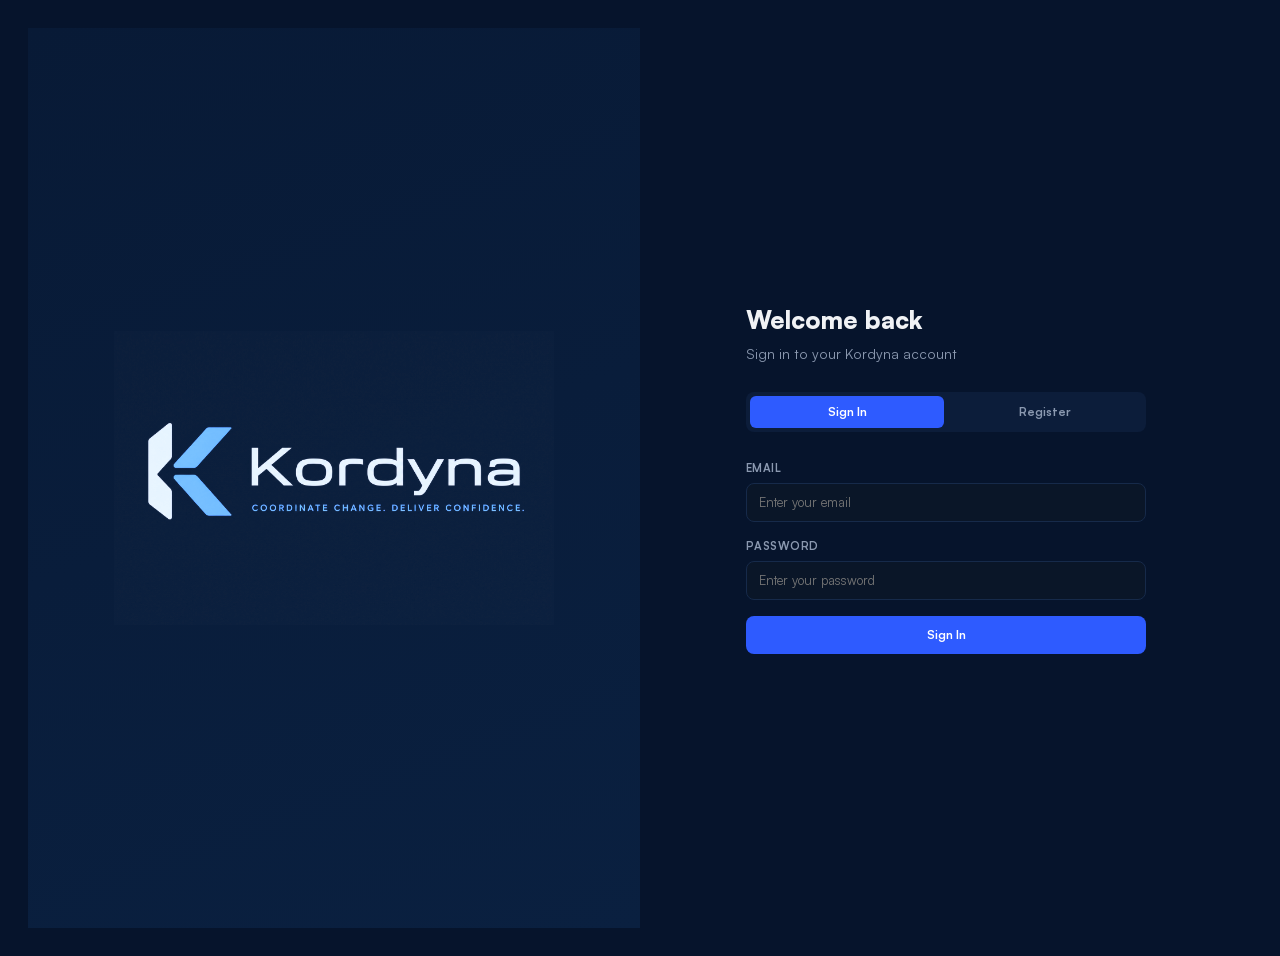
==== commit 6f211d44: "Self-host Satoshi instead of loading it from Fontshare The live CSS was correct but the font still r" ====
--- a/static/index.html
+++ b/static/index.html
@@ -6,8 +6,7 @@
   <title>Kordyna</title>
   <link rel="preconnect" href="https://fonts.googleapis.com">
   <link href="https://fonts.googleapis.com/css2?family=Inter:wght@400;500;600;700;800;900&display=swap" rel="stylesheet">
-  <link href="https://api.fontshare.com/v2/css?f[]=satoshi@500,700&display=swap" rel="stylesheet">
-  <link rel="stylesheet" href="/static/styles.css?v=20260625j">
+  <link rel="stylesheet" href="/static/styles.css?v=20260702d">
 </head>
 <body>
 
@@ -178,11 +177,11 @@
             </div>
           </div>
           <div class="profile-panel-menu">
-            <button class="profile-menu-item" onclick="closeProfileMenu();router.go('settings')">
+            <button class="profile-menu-item" onclick="closeProfileMenu();openProfile()">
               <svg viewBox="0 0 24 24"><path d="M20 21v-2a4 4 0 00-4-4H8a4 4 0 00-4 4v2"/><circle cx="12" cy="7" r="4"/></svg>My Profile</button>
             <button class="profile-menu-item" onclick="closeProfileMenu();ui.toast('Subscription management coming soon')">
               <svg viewBox="0 0 24 24"><rect x="2" y="5" width="20" height="14" rx="2"/><line x1="2" y1="10" x2="22" y2="10"/></svg>Subscription</button>
-            <button class="profile-menu-item" onclick="closeProfileMenu();router.go('settings')">
+            <button class="profile-menu-item" onclick="closeProfileMenu();openProfile()">
               <svg viewBox="0 0 24 24"><circle cx="12" cy="12" r="3"/><path d="M19.4 15a1.65 1.65 0 00.33 1.82l.06.06a2 2 0 11-2.83 2.83l-.06-.06a1.65 1.65 0 00-1.82-.33 1.65 1.65 0 00-1 1.51V21a2 2 0 01-4 0v-.09A1.65 1.65 0 009 19.4a1.65 1.65 0 00-1.82.33l-.06.06a2 2 0 11-2.83-2.83l.06-.06a1.65 1.65 0 00.33-1.82 1.65 1.65 0 00-1.51-1H3a2 2 0 010-4h.09A1.65 1.65 0 004.6 9a1.65 1.65 0 00-.33-1.82l-.06-.06a2 2 0 112.83-2.83l.06.06a1.65 1.65 0 001.82.33H9a1.65 1.65 0 001-1.51V3a2 2 0 014 0v.09a1.65 1.65 0 001 1.51 1.65 1.65 0 001.82-.33l.06-.06a2 2 0 112.83 2.83l-.06.06a1.65 1.65 0 00-.33 1.82V9a1.65 1.65 0 001.51 1H21a2 2 0 010 4h-.09a1.65 1.65 0 00-1.51 1z"/></svg>Preferences</button>
             <button class="profile-menu-item" onclick="closeProfileMenu();support.open()">
               <svg viewBox="0 0 24 24"><circle cx="12" cy="12" r="10"/><path d="M9.09 9a3 3 0 015.83 1c0 2-3 3-3 3"/><line x1="12" y1="17" x2="12.01" y2="17"/></svg>Help &amp; Support</button>
@@ -203,7 +202,7 @@
     <div id="page-workspace" class="page hidden">
       <div class="page-container ws-container">
         <!-- Greeting -->
-        <div class="ws-greeting" id="ws-greeting"></div>
+        <div class="page-header" id="ws-greeting"></div>
 
         <!-- Primary Action Card -->
         <div class="ws-action-card" id="ws-action-card"></div>
@@ -251,10 +250,11 @@
     <!-- PAGE: MY REVIEWS ────────────────────────────────────────── -->
     <div id="page-my-work" class="page hidden">
       <div class="page-container">
-        <div class="page-top">
-          <div>
-            <h1 class="page-title">My Work</h1>
-            <p class="page-desc">Your projects and recent activity</p>
+        <div class="page-header">
+          <div class="page-header-main">
+            <div class="page-header-label">Workspace</div>
+            <h1 class="page-header-title">My Work</h1>
+            <p class="page-header-desc">Your projects and recent activity.</p>
           </div>
         </div>
         <div class="ws-section">
@@ -275,12 +275,15 @@
     <!-- PAGE: TEAM ──────────────────────────────────────────────── -->
     <div id="page-team" class="page hidden">
       <div class="page-container">
-        <div class="page-top">
-          <div>
-            <h1 class="page-title">Team</h1>
-            <p class="page-desc">Everyone in your workspace, grouped by discipline. Invite people by email.</p>
-          </div>
-          <button class="btn btn-primary" onclick="openInviteModal()">+ Invite Member</button>
+        <div class="page-header">
+          <div class="page-header-main">
+            <div class="page-header-label">Teams</div>
+            <h1 class="page-header-title">Teams</h1>
+            <p class="page-header-desc">Manage your company's teams and collaboration.</p>
+          </div>
+          <div class="page-header-actions">
+            <button class="btn btn-primary" onclick="openInviteModal()">+ Invite Member</button>
+          </div>
         </div>
         <div id="team-invites"></div>
         <div id="team-grid"></div>
@@ -290,12 +293,13 @@
     <!-- PAGE: PROJECT OVERVIEW ──────────────────────────────────── -->
     <div id="page-overview" class="page hidden">
       <div class="page-container">
-        <div class="overview-header">
-          <div>
-            <div class="overview-project-label">Project Overview</div>
-            <h1 class="overview-title" id="overview-title">Lakeside Mixed Use</h1>
-          </div>
-          <div class="overview-actions">
+        <div class="page-header">
+          <div class="page-header-main">
+            <div class="page-header-label">Project</div>
+            <h1 class="page-header-title" id="overview-title">Lakeside Mixed Use</h1>
+            <p class="page-header-desc">Project coordination, reviews, and activity at a glance.</p>
+          </div>
+          <div class="page-header-actions">
             <button class="btn btn-ghost btn-sm" onclick="renameCurrentProject()">Rename</button>
             <button class="btn btn-ghost btn-sm" onclick="archiveCurrentProject()">Archive</button>
             <button class="btn btn-ghost btn-sm overview-delete-btn" onclick="deleteCurrentProjectPermanent()">Delete</button>
@@ -364,12 +368,15 @@
     <!-- PAGE: CHANGE EVENTS ─────────────────────────────────────── -->
     <div id="page-changes" class="page hidden">
       <div class="page-container">
-        <div class="page-top">
-          <div>
-            <h1 class="page-title">Changes</h1>
-            <p class="page-desc">Track revisions, impacts, and review progress across the project</p>
-          </div>
-          <button class="btn btn-primary" onclick="openChangeUpload()">+ New Change</button>
+        <div class="page-header">
+          <div class="page-header-main">
+            <div class="page-header-label">Project</div>
+            <h1 class="page-header-title">Changes</h1>
+            <p class="page-header-desc">Track revisions, impacts, and review progress across the project.</p>
+          </div>
+          <div class="page-header-actions">
+            <button class="btn btn-primary" onclick="openChangeUpload()">+ New Change</button>
+          </div>
         </div>
         <div class="change-table">
           <div class="change-table-header">
@@ -454,7 +461,10 @@
       <div class="impact-fullpage">
         <div class="impact-topbar">
           <div class="impact-topbar-left">
-            <h2>Coordination</h2>
+            <div class="impact-topbar-heading">
+              <div class="page-header-label">Coordination</div>
+              <h2>Coordinate changes across disciplines</h2>
+            </div>
             <select id="impact-change-select" class="impact-select" onchange="renderImpactMap()"></select>
           </div>
           <div class="impact-legend">
@@ -480,12 +490,15 @@
     <!-- PAGE: SCHEDULE ──────────────────────────────────────────── -->
     <div id="page-schedule" class="page hidden">
       <div class="page-container">
-        <div class="page-top">
-          <div>
-            <h1 class="page-title">Schedule</h1>
-            <p class="page-desc">Project-driven scheduling across disciplines</p>
-          </div>
-          <button class="btn btn-primary" onclick="openNewTask()">+ New Task</button>
+        <div class="page-header">
+          <div class="page-header-main">
+            <div class="page-header-label">Schedule</div>
+            <h1 class="page-header-title">Project Schedule</h1>
+            <p class="page-header-desc">Coordinate tasks and deadlines across disciplines.</p>
+          </div>
+          <div class="page-header-actions">
+            <button class="btn btn-primary" onclick="openNewTask()">+ New Task</button>
+          </div>
         </div>
         <div class="panel sched-summary" id="sched-summary"></div>
         <div class="sched-toolbar">
@@ -502,10 +515,11 @@
     <!-- PAGE: REVIEWS ───────────────────────────────────────────── -->
     <div id="page-reviews" class="page hidden">
       <div class="page-container">
-        <div class="page-top">
-          <div>
-            <h1 class="page-title">Reviews</h1>
-            <p class="page-desc">What needs review and what is blocking project confidence</p>
+        <div class="page-header">
+          <div class="page-header-main">
+            <div class="page-header-label">Reviews</div>
+            <h1 class="page-header-title">Reviews</h1>
+            <p class="page-header-desc">What needs review and what's blocking project confidence.</p>
           </div>
         </div>
         <div class="review-tabs" id="review-tabs">
@@ -521,12 +535,15 @@
     <!-- PAGE: DOCUMENTS ─────────────────────────────────────────── -->
     <div id="page-documents" class="page hidden">
       <div class="page-container">
-        <div class="page-top">
-          <div>
-            <h1 class="page-title">Project Documents</h1>
-            <p class="page-desc">Construction documents organized by discipline and connected to change events</p>
-          </div>
-          <button class="btn btn-primary" onclick="openDocUpload()">+ Upload Document</button>
+        <div class="page-header">
+          <div class="page-header-main">
+            <div class="page-header-label">Documents</div>
+            <h1 class="page-header-title">Project Documents</h1>
+            <p class="page-header-desc">Construction documents organized by discipline and linked to change events.</p>
+          </div>
+          <div class="page-header-actions">
+            <button class="btn btn-primary" onclick="openDocUpload()">+ Upload Document</button>
+          </div>
         </div>
         <div class="doc-layout">
           <div class="doc-list-col"><div id="doc-accordion"></div></div>
@@ -543,9 +560,13 @@
     <!-- PAGE: LANDSCAPE OPERATIONS ──────────────────────────────── -->
     <div id="page-ops" class="page hidden">
       <div class="page-container ops-container">
-        <div class="ops-eyebrow">Landscape Architecture</div>
-        <h1 class="ops-title" id="ops-greeting">Good morning</h1>
-        <p class="ops-sub">Here are the landscape assets that need attention today.</p>
+        <div class="page-header">
+          <div class="page-header-main">
+            <div class="page-header-label">Landscape Architecture</div>
+            <h1 class="page-header-title">Landscape Operations</h1>
+            <p class="page-header-desc">Here are the landscape assets that need attention today.</p>
+          </div>
+        </div>
 
         <div class="panel ops-stats" id="ops-stats"></div>
 
@@ -585,7 +606,13 @@
     <!-- PAGE: DISCIPLINES ───────────────────────────────────────── -->
     <div id="page-disciplines" class="page hidden">
       <div class="page-container">
-        <div class="page-top"><div><h1 class="page-title">Disciplines</h1><p class="page-desc">Every discipline's workspace and coordination status</p></div></div>
+        <div class="page-header">
+          <div class="page-header-main">
+            <div class="page-header-label">Project</div>
+            <h1 class="page-header-title">Disciplines</h1>
+            <p class="page-header-desc">Every discipline's workspace and coordination status.</p>
+          </div>
+        </div>
         <div id="disciplines-grid" class="disc-grid"></div>
       </div>
     </div>
@@ -606,55 +633,54 @@
     <!-- PAGE: PROJECT ACTIVITY ──────────────────────────────────── -->
     <div id="page-activity" class="page hidden">
       <div class="page-container">
-        <div class="page-top">
-          <div>
-            <h1 class="page-title">Activity</h1>
-            <p class="page-desc">Everything happening in this project, newest first</p>
+        <div class="page-header">
+          <div class="page-header-main">
+            <div class="page-header-label">Activity</div>
+            <h1 class="page-header-title">Activity</h1>
+            <p class="page-header-desc">Everything happening in this project, newest first.</p>
           </div>
         </div>
         <div id="activity-list"></div>
       </div>
     </div>
 
-    <!-- PAGE: SETTINGS ──────────────────────────────────────────── -->
-    <div id="page-settings" class="page hidden">
-      <div class="page-container" style="max-width:680px">
-        <div class="page-top"><div><h1 class="page-title">My Profile</h1><p class="page-desc">Manage your account details</p></div></div>
-        <div class="panel">
-          <div class="panel-body">
-            <div class="avatar-edit">
-              <div class="avatar-edit-circle" id="avatar-edit-circle">SV</div>
-              <div class="avatar-edit-info">
-                <div class="avatar-edit-name" id="avatar-edit-name">—</div>
-                <div class="avatar-edit-role" id="avatar-edit-role"></div>
-                <div class="avatar-edit-actions">
-                  <button type="button" class="btn btn-ghost btn-sm" onclick="document.getElementById('avatar-file').click()">Upload Photo</button>
-                  <button type="button" class="btn btn-ghost btn-sm hidden" id="avatar-remove-btn" onclick="removeAvatar()">Remove</button>
-                  <input type="file" id="avatar-file" accept="image/png,image/jpeg,image/webp,image/gif" class="hidden" onchange="uploadAvatar(this)">
-                </div>
-              </div>
-            </div>
-            <form onsubmit="return actions.saveProfile(event)">
-              <div class="field"><label>Full Name</label><input type="text" id="profile-full-name" placeholder="e.g. Sara Valfonsina"></div>
-              <div class="field"><label>Discipline</label><select id="profile-discipline"><option value="">Select a discipline</option></select></div>
-              <div class="field-row">
-                <div class="field"><label>Email</label><input type="email" id="profile-email" placeholder="you@company.com"></div>
-                <div class="field"><label>Phone Number</label><input type="tel" id="profile-phone" placeholder="(555) 123-4567"></div>
-              </div>
-              <div class="field"><label>Company</label><input type="text" id="profile-company" placeholder="e.g. Vega Landscape"></div>
-              <div class="field"><label>Username</label><input type="text" id="profile-username" disabled></div>
-              <div style="display:flex;justify-content:flex-end;gap:8px;margin-top:8px">
-                <button type="submit" class="btn btn-primary" id="btn-save-profile">Save Changes</button>
-              </div>
-            </form>
-          </div>
-        </div>
-      </div>
-    </div>
-
   </main>
 
   <!-- ══ MODALS ════════════════════════════════════════════════════ -->
+  <div id="modal-profile" class="modal hidden">
+    <div class="modal-backdrop" onclick="ui.hideModal('modal-profile')"></div>
+    <div class="modal-content">
+      <h3>My Profile</h3>
+      <p class="auth-sub" style="margin-top:-4px">Manage your account details.</p>
+      <div class="avatar-edit">
+        <div class="avatar-edit-circle" id="avatar-edit-circle">SV</div>
+        <div class="avatar-edit-info">
+          <div class="avatar-edit-name" id="avatar-edit-name">—</div>
+          <div class="avatar-edit-role" id="avatar-edit-role"></div>
+          <div class="avatar-edit-actions">
+            <button type="button" class="btn btn-ghost btn-sm" onclick="document.getElementById('avatar-file').click()">Upload Photo</button>
+            <button type="button" class="btn btn-ghost btn-sm hidden" id="avatar-remove-btn" onclick="removeAvatar()">Remove</button>
+            <input type="file" id="avatar-file" accept="image/png,image/jpeg,image/webp,image/gif" class="hidden" onchange="uploadAvatar(this)">
+          </div>
+        </div>
+      </div>
+      <form onsubmit="return actions.saveProfile(event)">
+        <div class="field"><label>Full Name</label><input type="text" id="profile-full-name" placeholder="e.g. Sara Valfonsina"></div>
+        <div class="field"><label>Discipline</label><select id="profile-discipline"><option value="">Select a discipline</option></select></div>
+        <div class="field-row">
+          <div class="field"><label>Email</label><input type="email" id="profile-email" placeholder="you@company.com"></div>
+          <div class="field"><label>Phone Number</label><input type="tel" id="profile-phone" placeholder="(555) 123-4567"></div>
+        </div>
+        <div class="field"><label>Company</label><input type="text" id="profile-company" placeholder="e.g. Vega Landscape"></div>
+        <div class="field"><label>Username</label><input type="text" id="profile-username" disabled></div>
+        <div class="modal-actions">
+          <button type="button" class="btn btn-ghost" onclick="ui.hideModal('modal-profile')">Cancel</button>
+          <button type="submit" class="btn btn-primary" id="btn-save-profile">Save Changes</button>
+        </div>
+      </form>
+    </div>
+  </div>
+
   <div id="modal-new-project" class="modal hidden">
     <div class="modal-backdrop" onclick="ui.hideModal('modal-new-project')"></div>
     <div class="modal-content">
@@ -925,7 +951,12 @@
     <img id="lightbox-img" src="" alt="Drawing" onclick="event.stopPropagation();toggleLightboxZoom()">
   </div>
 
+  <div id="doc-blowup" class="lightbox hidden" onclick="closeDocBlowup(event)">
+    <button class="lightbox-close" onclick="closeDocBlowup()" title="Close">×</button>
+    <iframe id="doc-blowup-frame" src="about:blank" title="Document"></iframe>
+  </div>
+
   <div id="toast" class="toast hidden"></div>
-  <script src="/static/app.js?v=20260630b"></script>
+  <script src="/static/app.js?v=20260702b"></script>
 </body>
 </html>
--- a/static/styles.css
+++ b/static/styles.css
@@ -2,6 +2,14 @@
    KORDYNA — Revision Intelligence Platform
    Design System & Styles
    ═══════════════════════════════════════════════════════════════════ */
+
+/* ── FONTS ─────────────────────────────────────────────────────────────
+   Satoshi is self-hosted (static/fonts) so ad blockers / DNS filters that
+   block third-party font CDNs can't silently drop it back to a fallback. */
+@font-face { font-family: 'Satoshi'; src: url('/static/fonts/satoshi-400.woff2') format('woff2'); font-weight: 400; font-style: normal; font-display: swap; }
+@font-face { font-family: 'Satoshi'; src: url('/static/fonts/satoshi-500.woff2') format('woff2'); font-weight: 500; font-style: normal; font-display: swap; }
+@font-face { font-family: 'Satoshi'; src: url('/static/fonts/satoshi-700.woff2') format('woff2'); font-weight: 700; font-style: normal; font-display: swap; }
+@font-face { font-family: 'Satoshi'; src: url('/static/fonts/satoshi-900.woff2') format('woff2'); font-weight: 900; font-style: normal; font-display: swap; }
 
 /* ── TOKENS ────────────────────────────────────────────────────────── */
 :root {
@@ -26,7 +34,7 @@
   --red-bg: rgba(239,69,101,0.12);
   --orange: #FF8C42;
   --purple: #8B5CF6;
-  --font: 'Inter', -apple-system, BlinkMacSystemFont, sans-serif;
+  --font: 'Satoshi', 'Inter', -apple-system, BlinkMacSystemFont, sans-serif;
   --radius: 8px;
   --radius-lg: 12px;
   --sidebar-w: 240px;
@@ -44,6 +52,9 @@
 input:focus, select:focus, textarea:focus { border-color: var(--primary); }
 select { appearance: none; background-image: url("data:image/svg+xml,%3Csvg xmlns='http://www.w3.org/2000/svg' width='10' height='6'%3E%3Cpath d='M0 0l5 6 5-6z' fill='%235A6A80'/%3E%3C/svg%3E"); background-repeat: no-repeat; background-position: right 12px center; padding-right: 32px; }
 select option { background: var(--bg-card); color: var(--text); }
+/* Render native date/time controls (picker popup + calendar icon) in dark
+   mode so the icon is visible and usable against the dark theme. */
+input[type="date"], input[type="datetime-local"], input[type="time"], input[type="month"] { color-scheme: dark; }
 textarea { resize: vertical; }
 img { max-width: 100%; display: block; }
 .hidden { display: none !important; }
@@ -187,9 +198,28 @@
 .main { margin-left: var(--sidebar-w); padding-top: var(--topbar-h); min-height: 100vh; }
 .page { padding: 28px; }
 .page-container { max-width: 1200px; margin: 0 auto; }
-.page-top { display: flex; justify-content: space-between; align-items: flex-start; margin-bottom: 28px; }
-.page-title { font-size: 1.5rem; font-weight: 800; margin-bottom: 4px; }
-.page-desc { color: var(--text-dim); font-size: 0.9rem; }
+/* ── UNIFIED PAGE HEADER ───────────────────────────────────────────────
+   One header system across every page: small blue section label, a quiet
+   bold title, and a single concise description. Satoshi, minimal, no icons. */
+.page-header { display: flex; justify-content: space-between; align-items: flex-start; gap: 24px; padding-top: 20px; margin-bottom: 40px; }
+.page-header-main { min-width: 0; }
+.page-header-label {
+  font-family: 'Satoshi', var(--font);
+  font-size: 12px; font-weight: 600; line-height: 1;
+  letter-spacing: 0.18em; text-transform: uppercase;
+  color: var(--primary); margin-bottom: 8px;
+}
+.page-header-title {
+  font-family: 'Satoshi', var(--font);
+  font-size: 30px; font-weight: 700; line-height: 1.1;
+  letter-spacing: -0.02em; color: #FFFFFF;
+}
+.page-header-desc {
+  font-family: 'Satoshi', var(--font);
+  font-size: 15px; font-weight: 500; line-height: 1.5;
+  color: #94A3B8; max-width: 600px; margin-top: 10px;
+}
+.page-header-actions { display: flex; align-items: center; gap: 8px; flex-shrink: 0; }
 
 /* ── PANELS ────────────────────────────────────────────────────────── */
 .panel { background: var(--bg-card); border: 1px solid var(--border); border-radius: var(--radius-lg); margin-bottom: 16px; overflow: hidden; }
@@ -473,10 +503,10 @@
 .ct-actions svg { width: 16px; height: 16px; fill: none; stroke: var(--text-muted); stroke-width: 2; }
 
 /* ── CHANGE DETAIL ─────────────────────────────────────────────────── */
-.cd-header { display: flex; justify-content: space-between; align-items: flex-start; margin-bottom: 24px; }
-.cd-id { font-size: 0.78rem; font-weight: 600; color: var(--text-muted); }
-.cd-title { font-size: 1.4rem; font-weight: 800; margin-top: 4px; }
-.cd-meta { font-size: 0.82rem; color: var(--text-dim); margin-top: 4px; }
+.cd-header { display: flex; justify-content: space-between; align-items: flex-start; margin-bottom: 40px; padding-top: 8px; gap: 24px; }
+.cd-id { font-family: 'Satoshi', var(--font); font-size: 12px; font-weight: 600; line-height: 1; letter-spacing: 0.18em; text-transform: uppercase; color: var(--primary); }
+.cd-title { font-family: 'Satoshi', var(--font); font-size: 30px; font-weight: 700; line-height: 1.1; letter-spacing: -0.02em; color: #FFFFFF; margin-top: 8px; }
+.cd-meta { font-size: 12px; font-weight: 500; color: #7C8CA5; margin-top: 10px; }
 .cd-status { font-size: 0.82rem; font-weight: 600; padding: 6px 14px; border-radius: 6px; }
 .cd-layout { display: grid; grid-template-columns: 1fr 340px; gap: 20px; }
 .cd-impact-canvas { height: 400px; position: relative; background: var(--bg); border-radius: var(--radius); overflow: hidden; }
@@ -506,7 +536,8 @@
 .impact-fullpage { height: calc(100vh - var(--topbar-h)); display: flex; flex-direction: column; }
 .impact-topbar { display: flex; justify-content: space-between; align-items: center; padding: 16px 20px; border-bottom: 1px solid var(--border); }
 .impact-topbar-left { display: flex; align-items: center; gap: 16px; }
-.impact-topbar-left h2 { font-size: 1rem; font-weight: 700; }
+.impact-topbar-heading .page-header-label { margin-bottom: 3px; }
+.impact-topbar-left h2 { font-family: 'Satoshi', var(--font); font-size: 16px; font-weight: 700; letter-spacing: -0.01em; color: #FFFFFF; }
 .impact-select { width: auto; padding: 6px 32px 6px 12px; font-size: 0.82rem; }
 .impact-legend { display: flex; gap: 16px; font-size: 0.78rem; color: var(--text-dim); }
 .impact-legend span { display: flex; align-items: center; gap: 6px; }
@@ -576,6 +607,7 @@
 .lightbox.hidden { display: none; }
 .lightbox img { max-width: 96vw; max-height: 92vh; object-fit: contain; cursor: zoom-in; border-radius: 6px; box-shadow: 0 20px 60px rgba(0,0,0,0.6); }
 .lightbox img.zoomed { max-width: none; max-height: none; width: auto; margin: auto; cursor: zoom-out; }
+.lightbox iframe { width: 94vw; height: 92vh; border: none; border-radius: 6px; background: #fff; box-shadow: 0 20px 60px rgba(0,0,0,0.6); }
 .lightbox-close { position: fixed; top: 18px; right: 22px; width: 40px; height: 40px; border-radius: 50%; background: rgba(255,255,255,0.12); border: 1px solid rgba(255,255,255,0.25); color: #fff; font-size: 1.4rem; line-height: 1; cursor: pointer; z-index: 301; }
 .lightbox-close:hover { background: rgba(255,255,255,0.22); }
 .cd-impact-canvas img { cursor: zoom-in; }
@@ -673,7 +705,12 @@
 .doc-detail-section h4 { font-size: 0.78rem; font-weight: 700; text-transform: uppercase; letter-spacing: 0.04em; color: var(--text-muted); margin-bottom: 8px; }
 .doc-detail-section p { font-size: 0.88rem; line-height: 1.6; }
 .doc-preview { position: relative; margin-top: 20px; border: 1px solid var(--border); border-radius: var(--radius); overflow: hidden; background: #fff; }
-.doc-preview iframe { display: block; width: 100%; height: 70vh; border: none; }
+/* Frame hugs the drawing (landscape sheets) instead of a tall fixed box with
+   dead space; the whole preview is a click target that blows the doc up. */
+.doc-preview-pdf { aspect-ratio: 4 / 3; max-height: 78vh; }
+.doc-preview-pdf iframe { display: block; width: 100%; height: 100%; border: none; pointer-events: none; }
+/* Transparent catcher over the PDF iframe so a click anywhere blows it up. */
+.doc-preview-clickcatch { position: absolute; inset: 0; z-index: 4; cursor: zoom-in; }
 .doc-preview-img { background: #fff; text-align: center; }
 .doc-preview-img img { max-width: 100%; width: auto; height: auto; display: inline-block; vertical-align: middle; cursor: zoom-in; }
 .doc-preview-toolbar { position: absolute; top: 12px; right: 12px; display: flex; gap: 6px; opacity: 0; transition: opacity var(--transition); z-index: 5; }
@@ -709,10 +746,9 @@
 .disc-metric-label { color: var(--text-dim); }
 
 /* ── DISCIPLINE DETAIL ─────────────────────────────────────────────── */
-.dd-header { display: flex; align-items: center; gap: 16px; margin-bottom: 24px; }
-.dd-header .disc-icon-wrap { width: 56px; height: 56px; font-size: 1.5rem; }
-.dd-header-info h1 { font-size: 1.3rem; font-weight: 800; }
-.dd-header-info p { font-size: 0.88rem; color: var(--text-dim); }
+.dd-header { margin-bottom: 40px; padding-top: 8px; }
+.dd-header-info h1 { font-family: 'Satoshi', var(--font); font-size: 30px; font-weight: 700; line-height: 1.1; letter-spacing: -0.02em; color: #FFFFFF; margin-top: 8px; }
+.dd-header-info p { font-family: 'Satoshi', var(--font); font-size: 15px; font-weight: 500; color: #94A3B8; margin-top: 10px; }
 .dd-grid { display: grid; grid-template-columns: 1fr 340px; gap: 20px; }
 
 /* ── CONFIDENCE ────────────────────────────────────────────────────── */
